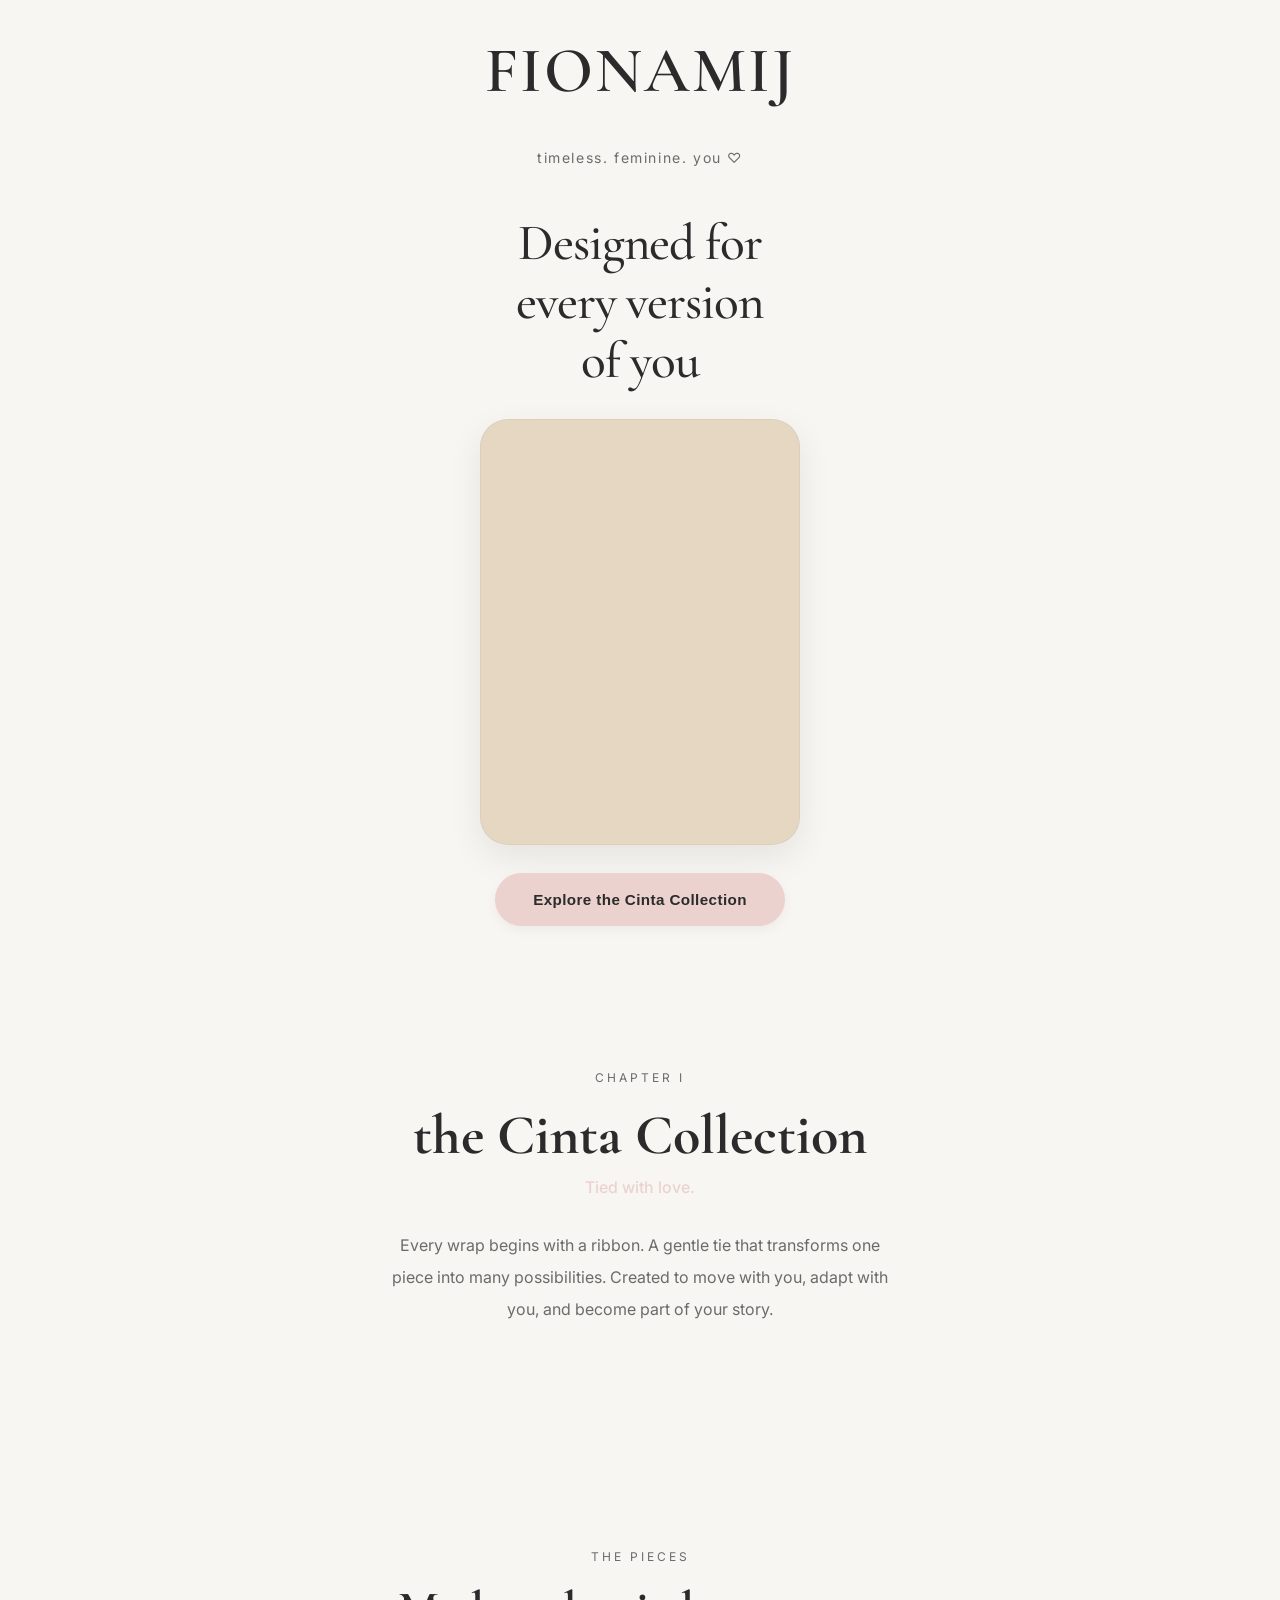
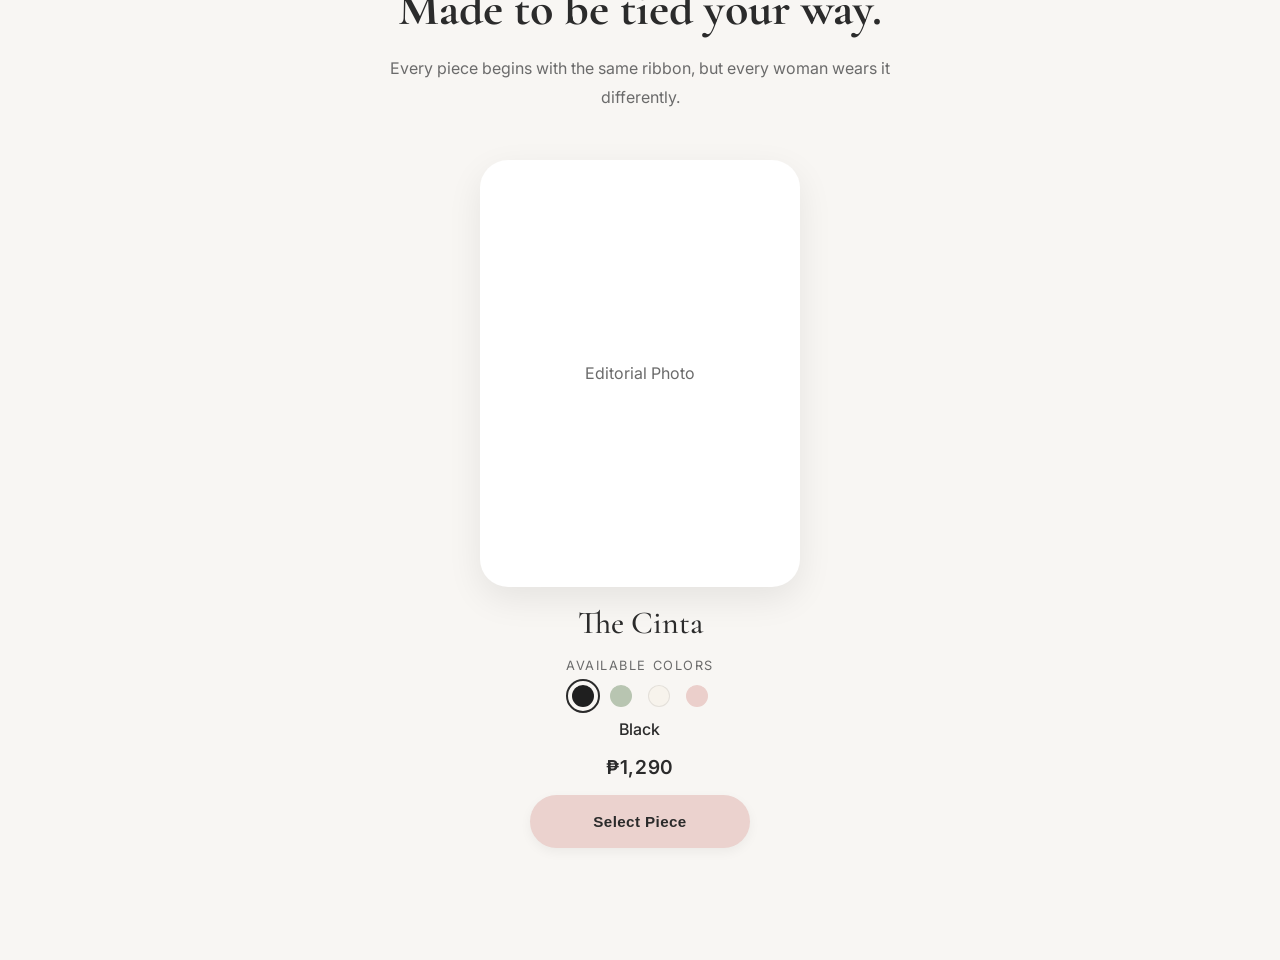
==== index.html @ f76b5965 "Build reusable product card component" ====
<!DOCTYPE html>
<html lang="en">
<head>
    <meta charset="UTF-8">
    <meta name="viewport" content="width=device-width, initial-scale=1.0">

    <title>FIONAMIJ</title>

    <link rel="stylesheet" href="css/tokens.css">
    <link rel="stylesheet" href="css/components.css">
    <link rel="stylesheet" href="css/animations.css">
    <link rel="stylesheet" href="css/style.css">
</head>

<main>

    <!-- =========================
         HERO
         ========================== -->

        <section class="hero">

            <h1>FIONAMIJ</h1>
            <p class="tagline">
            timeless. feminine. YOU ♡
        </p>

        <h2 class="hero-title">
            Designed for<br>
            every version<br>
            of you
        </h2>

        <div class="hero-image">

            <! -- Place holder until we add campaign image -->
            <div class="hero-image-placeholder"></div>
            <!-- Future Image-->
            <!-- <img src="images/campaign-image.jpg" alt="Campaign Image"> -->
        </div>


        <button class="primary-btn">
            Explore the Cinta Collection
        </button>

    </section>

    <!-- =========================
         CINTA
        ========================== -->

        <section class="collection-story">

        <p class="eyebrow">
            CHAPTER I
        </p>

        <h2>
            the Cinta Collection
        </h2>

        <h3>
            Tied with love.
        </h3>

        <p class="story">

            Every wrap begins with a ribbon.

            A gentle tie that transforms one piece into many possibilities.

            Created to move with you, adapt with you, and become part of your story.

        </p>

        </section>

        <section class="pieces">

        <p class="eyebrow">
        THE PIECES
        </p>

        <h2>
        Made to be tied your way.
        </h2>

        <p class="pieces-intro">
        Every piece begins with the same ribbon,
        but every woman wears it differently.
        </p>

        

        <div class="pieces-grid">

            <article class="piece-card">

                <div class="piece-image">
                     Editorial Photo
                </div>

                <h3 class="piece-name">
                    The Cinta
                </h3>

               <div class="piece-options">

                     <p class="option-label">
                        Available Colors
                     </p>

                        <div class="piece-colors">
                            <button
                                class="color-swatch black active"
                                aria-label="Black">
                            </button>

                            <button
                                class="color-swatch sage"
                                aria-label="Sage">
                            </button>

                            <button
                                class="color-swatch ivory"
                                aria-label="Ivory">
                            </button>

                            <button
                                class="color-swatch blush"
                                aria-label="Blush">
                            </button>
                        
                        </div>

                    <p class="selected-color">

                            Black

                    </p>

            </div>

                <p class="piece-price">
                    ₱1,290
                </p>

                <button class="primary-btn">
                    Select Piece
                </button>

            </article>

        </div>

        </section>

</main>

</div>

<script src="js/utils.js"></script>
<script src="js/api.js"></script>
<script src="js/ui.js"></script>
<script src="js/checkout.js"></script>
<script src="js/app.js"></script>

</body>

</html>
---- css/tokens.css ----
/*==========================================
  FIONAMIJ DESIGN SYSTEM
==========================================*/

:root{

    /* ==========================
       BRAND COLORS
    ========================== */

    --color-ivory: #F8F6F3;
    --color-sage: #C7D2C0;
    --color-blush: #EBD2CE;
    --color-sand: #E6D7C3;

    /* ==========================
       SEMANTIC COLORS
    ========================== */

    --bg: var(--color-ivory);
    --surface: #FFFFFF;

    --primary: var(--color-blush);
    --secondary: var(--color-sage);
    --accent: var(--color-sand);

    --text: #2B2B2B;
    --text-light: #6B6B6B;

    --border: #ECECEC;

    /* ==========================
       NEUTRALS
    ========================== */

    --white: #FFFFFF;
    --black: #2B2B2B;

    --gray-100: #F8F8F8;
    --gray-200: #ECECEC;
    --gray-300: #DADADA;
    --gray-500: #8A8A8A;

    /* ==========================
       BORDER RADIUS
    ========================== */

    --radius-sm: 12px;
    --radius-md: 18px;
    --radius-lg: 28px;

    /* ==========================
       SHADOWS
    ========================== */

    --shadow-sm: 0 4px 12px rgba(0,0,0,.05);
    --shadow-md: 0 12px 35px rgba(0,0,0,.08);
    --shadow-lg: 0 20px 50px rgba(0,0,0,.12);

    /* ==========================
       ANIMATION
    ========================== */

    --transition-fast: .2s ease;
    --transition: .3s ease;
    --transition-slow: .5s ease;

}

/*==========================================
  DARK MODE
==========================================*/

@media (prefers-color-scheme: dark){

:root{

    --bg: #171717;
    --surface: #242424;

    --text: #F7F7F7;
    --text-light: #BDBDBD;

    --border: #3A3A3A;

}

}
---- css/components.css ----
.card{

background:var(--surface);

border-radius:var(--radius-lg);

box-shadow:var(--shadow);

padding:24px;

margin-top:32px;

}
---- css/animations.css ----
@keyframes fadeUp{

from{

opacity:0;

transform:translateY(20px);

}

to{

opacity:1;

transform:none;

}

}
---- css/style.css ----
@import url('https://fonts.googleapis.com/css2?family=Cormorant+Garamond:wght@400;500;600&family=Inter:wght@300;400;500;600&display=swap');

*{

    margin:0;
    padding:0;
    box-sizing:border-box;

}

/*==========================================
LAYOUT
==========================================*/

body{

    background:var(--bg);
    color:var(--text);
    font-family:'Inter',sans-serif;
    transition:var(--transition);
    min-height:100vh;

}

.container{

    width:min(420px,100%);
    margin:auto;
    padding:40px 24px;

}

/*==========================================
TYPOGRAPHY
==========================================*/

h1{

    font-family:'Cormorant Garamond',serif;
    font-size:clamp(3rem, 8vw, 4rem);
    font-weight:600;
    letter-spacing:2px;
    text-align:center;

}

.tagline{

    text-align:center;
    margin-top:12px;
    margin-bottom:20px;
    color:var(--text-light);
    font-size:14px;
    letter-spacing:1.6px;
    text-transform:lowercase;

}

/*==========================================
 HERO
==========================================*/

.hero{
    min-height:100vh;
    display:flex;
    flex-direction:column;
    justify-content:center;
    align-items:center;
    text-align:center;
    gap:1.75rem;
    padding:2rem;
}

.hero-image{
    width:min(88vw, 360px);
    max-width:320px;
    aspect-ratio:3 / 4;
    background:var(--color-sand);
    border-radius:var(--radius-lg);
    box-shadow:var(--shadow-md);
    overflow:hidden;
    border:1px solid rgba(0,0,0,.04);
}

.hero-title{
    font-family: 'Cormorant Garamond', serif;
    font-size: clamp(2rem, 6vw, 3.2rem);
    font-weight: 500;
    line-height: 1.15;
    letter-spacing: -0.02em;
    max-width: 12ch;
    text-align: center;
    margin: 0 auto;
}

.primary-btn{
     background:var(--primary);
     color:var(--text);
     border:none;
     padding:18px 38px;
     border-radius:999px;
     font-size:.95rem;
     font-weight:600;
     cursor:pointer;
     min-width:220px;
     letter-spacing:.4px;
     box-shadow:var(--shadow-sm);
     transition:all .35s ease;
}

.primary-btn:hover{
    transform:translateY(-4px);
    box-shadow:var(--shadow-lg);

}

/*==========================================
 COLLECTION STORY
==========================================*/

.collection-story{
    padding-block:7rem;
    padding-inline:2rem;
    max-width:640px;
    margin:auto;
    text-align:center;

}

.eyebrow{
    letter-spacing:.25em;
    font-size:.75rem;
    color:var(--text-light);
    margin-bottom:1rem;

}

.collection-story h2{
    font-family:'Cormorant Garamond',serif;
    font-size:clamp(2.2rem,6vw,3.5rem);
    margin-bottom:.5rem;

}

.collection-story h3{
    font-size:1rem;
    font-weight:500;
    color:var(--primary);
    margin-bottom:2rem;

}

.story{
    line-height:2;
    color:var(--text-light);
    max-width:520px;
    margin:auto;

}

/*==========================================
PIECES
==========================================*/

.pieces{

    padding-block:7rem ;
    padding-inline:2rem;
    text-align:center;

}

.pieces h2{

    font-family:'Cormorant Garamond', serif;
    font-size:clamp(2rem,6vw,3rem);
    margin-top:.5rem;
    margin-bottom:1rem;

}

.pieces-intro{

    max-width:34rem;
    margin:0 auto 3rem;
    line-height:1.8;
    color:var(--text-light);

}
.pieces-grid{

    display:grid;
    grid-template-columns:1fr;
    gap:2.5rem;
    margin-top:3rem;

}

.piece-card{

    display:flex;
    flex-direction:column;
    align-items:center;
    gap:1rem;

}

.piece-image{

    width:100%;
    max-width:320px;
    aspect-ratio:3/4;
    background:var(--surface);
    border-radius:var(--radius-lg);
    display:flex;
    justify-content:center;
    align-items:center;
    color:var(--text-light);
    box-shadow:var(--shadow-md);

}

.piece-name{

    font-family:'Cormorant Garamond',serif;
    font-size:2rem;
    font-weight:500;

}

.piece-color{

    color:var(--text-light);

}

.piece-price{

    font-weight:600;
    font-size:1.2rem;
    letter-spacing:.03em;

}

.piece-options{

    display:flex;
    flex-direction:column;
    align-items:center;
    gap:.75rem;

}

.option-label{

    font-size:.8rem;
    letter-spacing:.12em;
    text-transform:uppercase;
    color:var(--text-light);

}

.piece-colors{

    display:flex;
    gap:1rem;

}

.color-swatch{

    width:22px;
    height:22px;
    border-radius:50%;
    border:2px solid transparent;
    cursor:pointer;
    transition:var(--transition);

}

.black{

    background:#1F1F1F;

}

.sage{

    background:#B8C5B1;

}

.ivory{

    background:#F7F3EC;
    border:1px solid rgba(0,0,0,.08);

}

.blush{

    background:#EBCFCB;

}

.color-swatch.active{

    outline:2px solid var(--text);
    outline-offset:4px;

}
.selected-color{

    font-weight:500;
    color:var(--text);

}
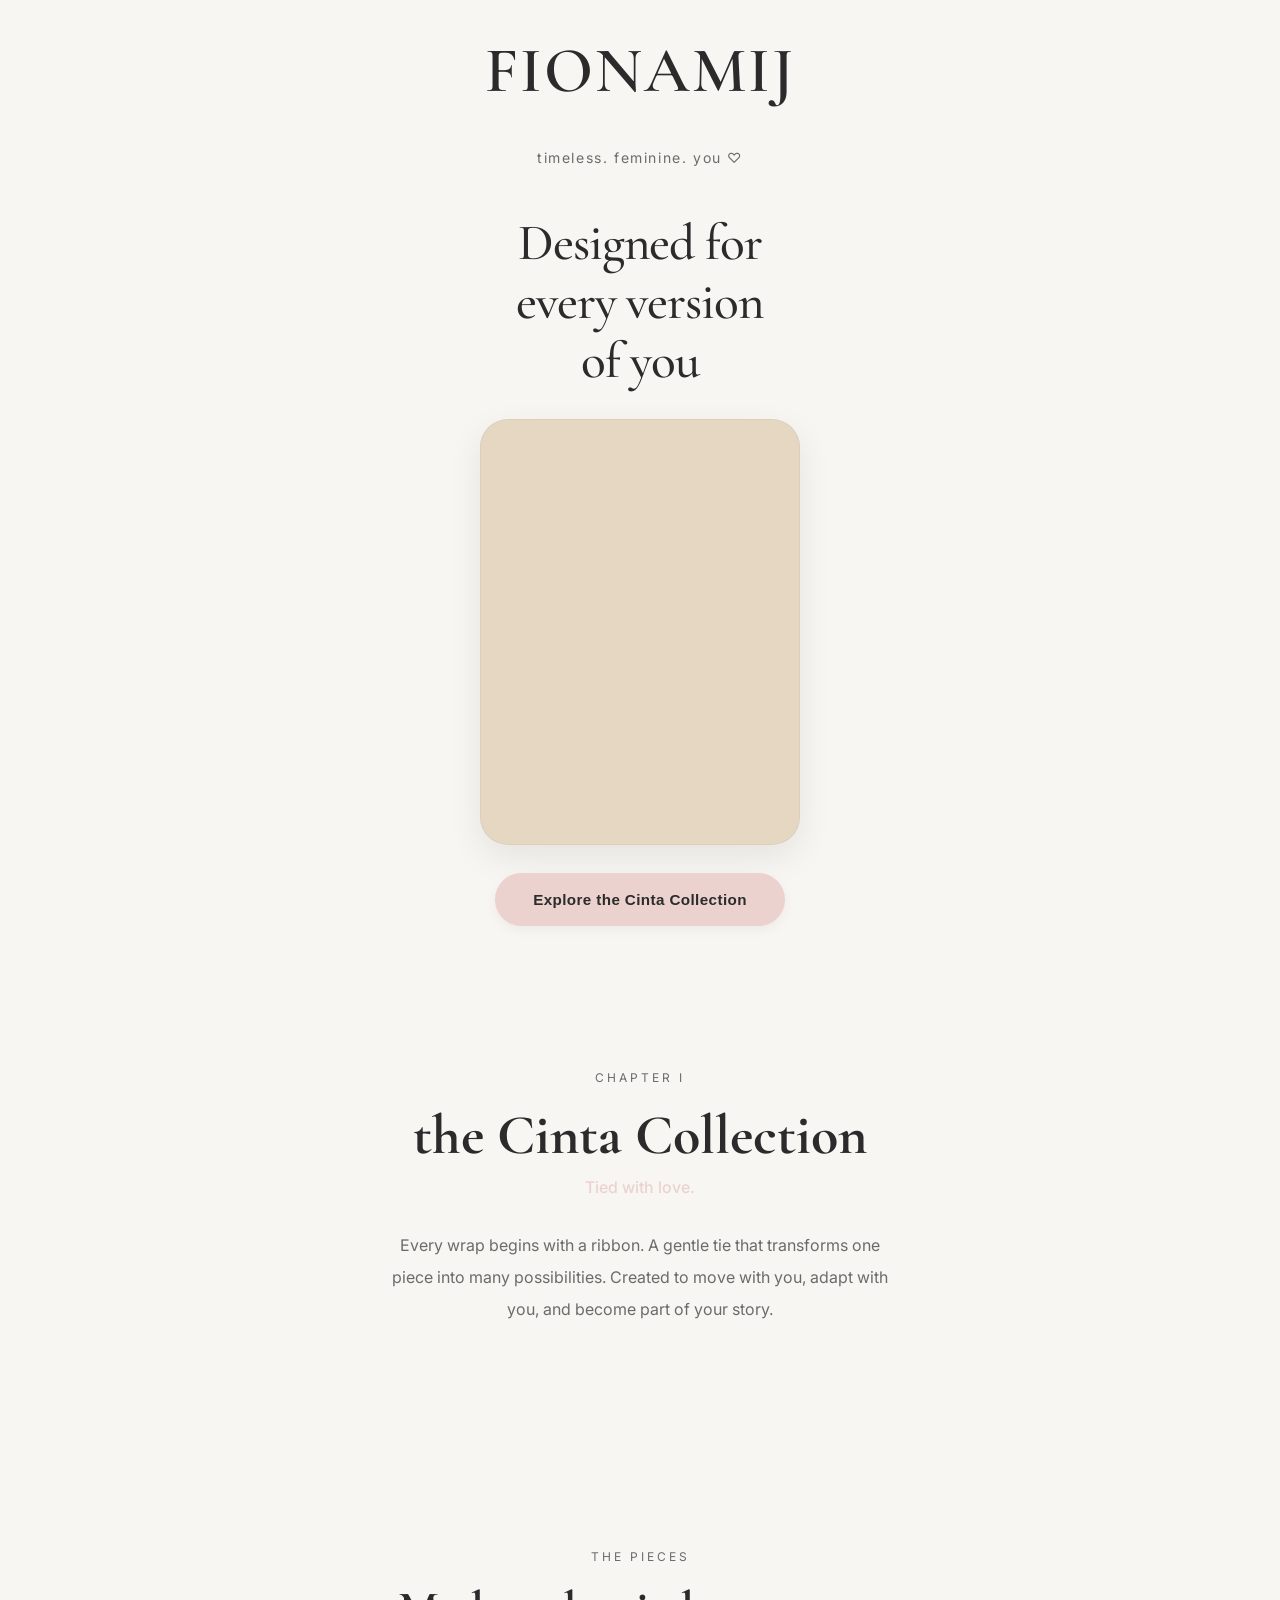
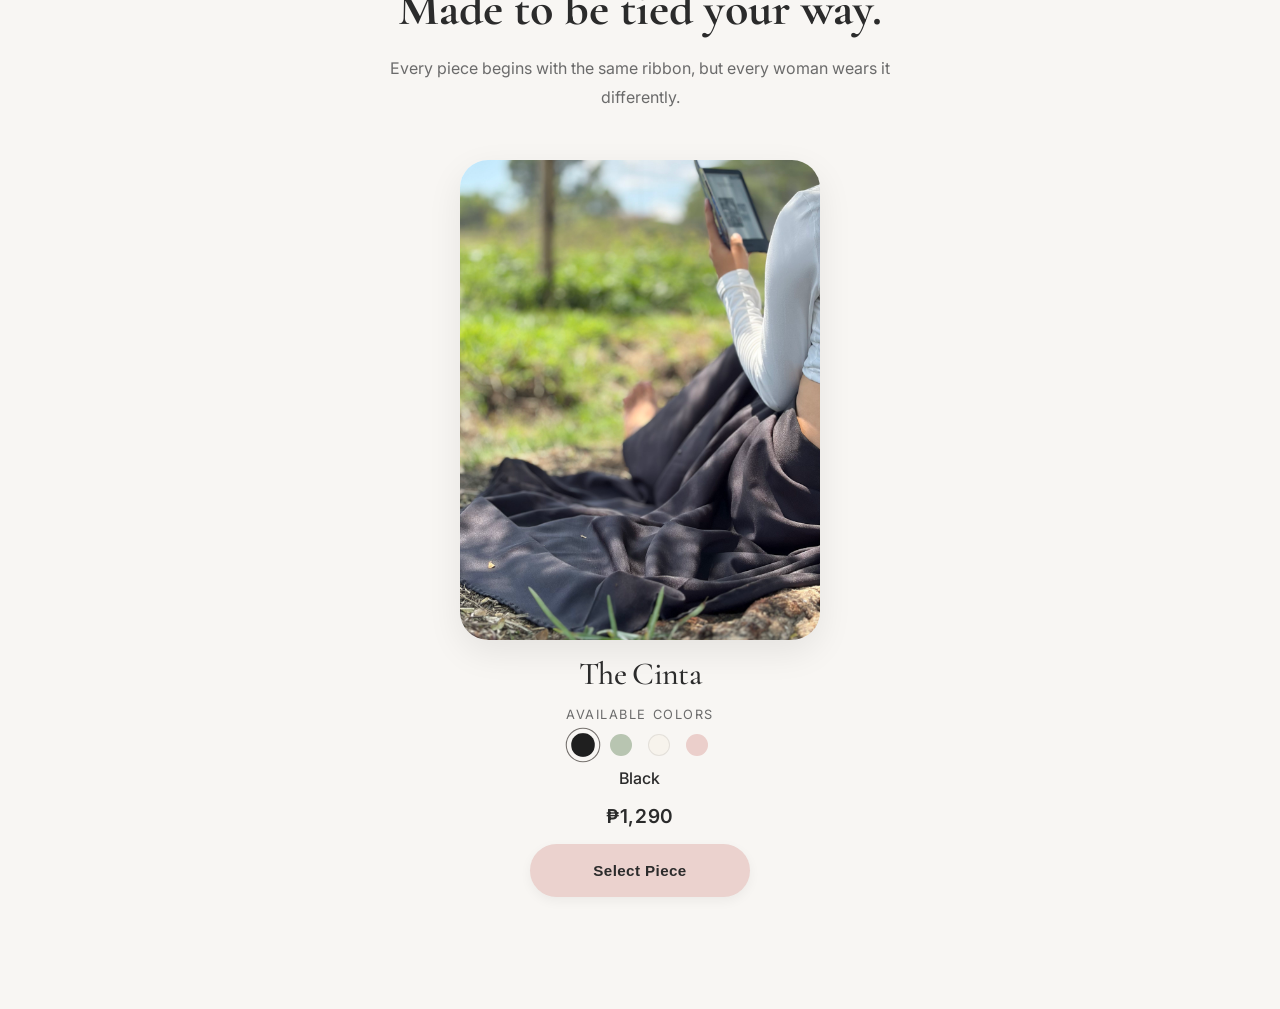
==== commit 498e7efd: "feat: add product showcase with interactive color selection" ====
--- a/index.html
+++ b/index.html
@@ -11,6 +11,8 @@
     <link rel="stylesheet" href="css/animations.css">
     <link rel="stylesheet" href="css/style.css">
 </head>
+
+<body>
 
 <main>
 
@@ -33,7 +35,7 @@
 
         <div class="hero-image">
 
-            <! -- Place holder until we add campaign image -->
+            <!-- Place holder until we add campaign image -->
             <div class="hero-image-placeholder"></div>
             <!-- Future Image-->
             <!-- <img src="images/campaign-image.jpg" alt="Campaign Image"> -->
@@ -98,7 +100,12 @@
             <article class="piece-card">
 
                 <div class="piece-image">
-                     Editorial Photo
+                     <img
+                        id="product-image"
+                        src="assets/images/cinta-black.jpg"
+                        alt="The Cinta in Black">
+                
+                
                 </div>
 
                 <h3 class="piece-name">
@@ -158,8 +165,6 @@
 
 </main>
 
-</div>
-
 <script src="js/utils.js"></script>
 <script src="js/api.js"></script>
 <script src="js/ui.js"></script>
--- a/css/style.css
+++ b/css/style.css
@@ -105,7 +105,10 @@
      min-width:220px;
      letter-spacing:.4px;
      box-shadow:var(--shadow-sm);
-     transition:all .35s ease;
+     transition:
+        transform .35s ease,
+        box-shadow .35s ease,
+        background .35s ease;
 }
 
 .primary-btn:hover{
@@ -208,7 +211,7 @@
 .piece-image{
 
     width:100%;
-    max-width:320px;
+    max-width:360px;
     aspect-ratio:3/4;
     background:var(--surface);
     border-radius:var(--radius-lg);
@@ -217,6 +220,7 @@
     align-items:center;
     color:var(--text-light);
     box-shadow:var(--shadow-md);
+    overflow: hidden;
 
 }
 
@@ -225,6 +229,8 @@
     font-family:'Cormorant Garamond',serif;
     font-size:2rem;
     font-weight:500;
+    line-height:1.1;
+    letter-spacing:-.02em;
 
 }
 
@@ -274,8 +280,10 @@
     border-radius:50%;
     border:2px solid transparent;
     cursor:pointer;
-    transition:var(--transition);
-
+    transition: 
+        transform .25s ease,
+        outline-color .25s ease,
+        box-shadow .25s ease;
 }
 
 .black{
@@ -305,8 +313,9 @@
 
 .color-swatch.active{
 
-    outline:2px solid var(--text);
+    outline:1.5px solid rgba(74,69,65,.75);
     outline-offset:4px;
+    transform:scale(1.08);
 
 }
 .selected-color{
@@ -316,3 +325,24 @@
 
 }
 
+.piece-image img {
+    width: 100%;
+    height: 100%;
+    object-fit: cover;
+    display: block;
+    transition:
+        transform .6s ease,
+        opacity .25s ease;
+
+.piece-card:hover .piece-image img{
+
+    transform:scale(1.03);
+    
+}
+
+.section-title{
+
+    margin-bottom:1.75rem;
+
+}
+
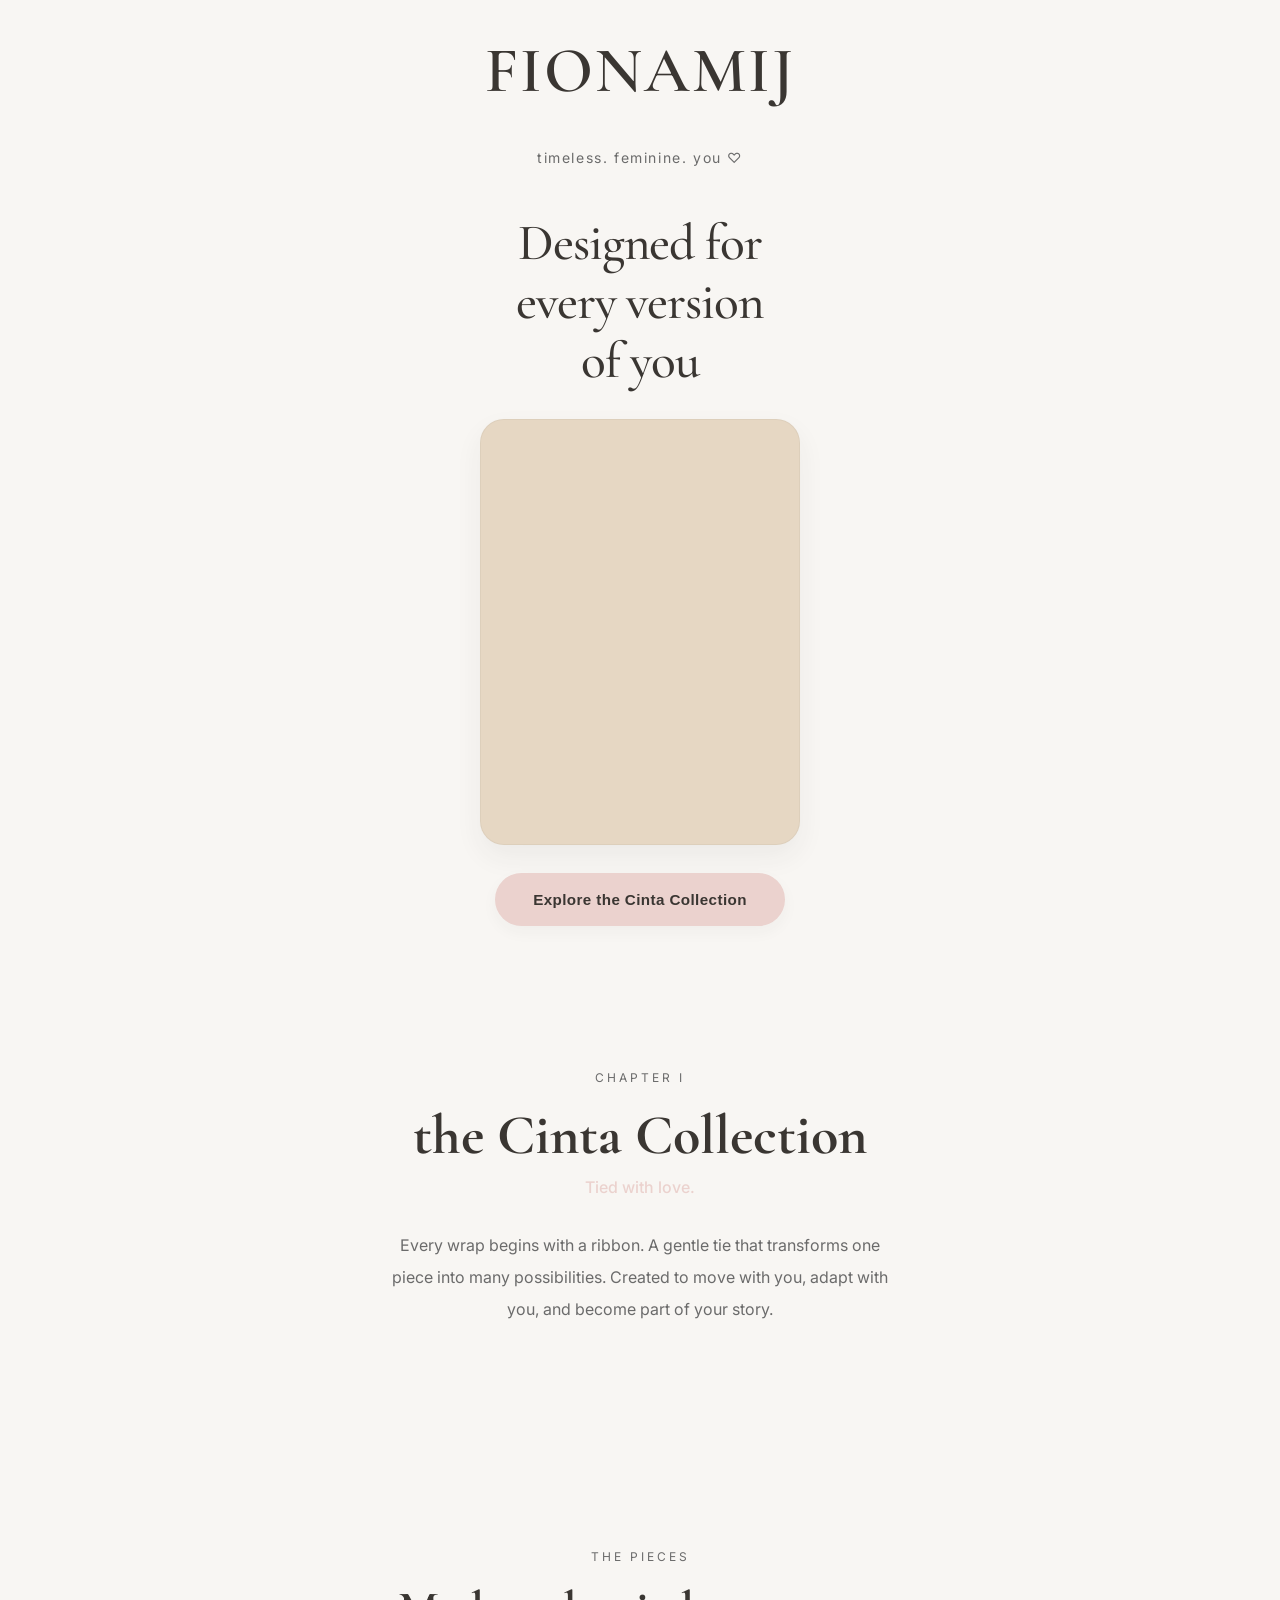
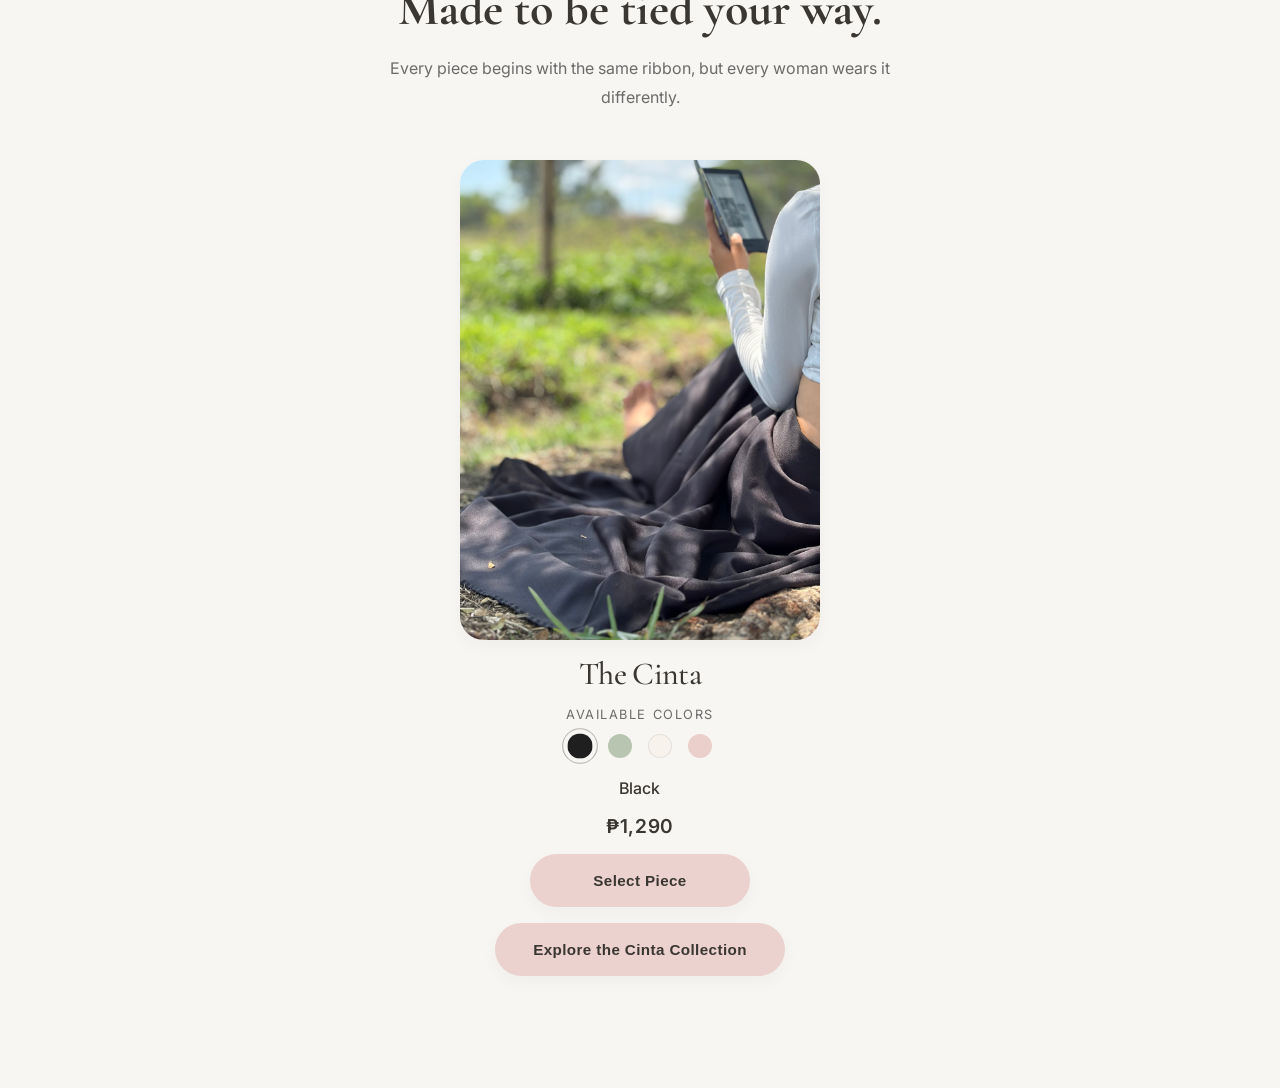
==== commit ee1817ca: "release: Complete Sprint 5 production polish" ====
--- a/index.html
+++ b/index.html
@@ -6,10 +6,22 @@
 
     <title>FIONAMIJ</title>
 
-    <link rel="stylesheet" href="css/tokens.css">
-    <link rel="stylesheet" href="css/components.css">
-    <link rel="stylesheet" href="css/animations.css">
-    <link rel="stylesheet" href="css/style.css">
+    <!-- Project Styles -->
+
+    <link rel="stylesheet" href="assets/css/tokens.css">
+    <link rel="stylesheet" href="assets/css/components.css">
+    <link rel="stylesheet" href="assets/css/animations.css">
+    <link rel="stylesheet" href="assets/css/style.css">
+
+    <!-- Google Fonts -->
+
+    <link rel="preconnect" href="https://fonts.googleapis.com">
+    <link rel="preconnect" href="https://fonts.gstatic.com" crossorigin>
+
+    <link href="https://fonts.googleapis.com/css2?family=Cormorant+Garamond:wght@400;500;600&family=Inter:wght@300;400;500;600&display=swap"
+    rel="stylesheet">
+
+
 </head>
 
 <body>
@@ -100,12 +112,14 @@
             <article class="piece-card">
 
                 <div class="piece-image">
-                     <img
+                      <img
                         id="product-image"
+                        class="product-image"
                         src="assets/images/cinta-black.jpg"
-                        alt="The Cinta in Black">
-                
-                
+                        alt="The Cinta in Black"
+                        loading="lazy"
+                        decoding="async">
+
                 </div>
 
                 <h3 class="piece-name">
@@ -120,21 +134,25 @@
 
                         <div class="piece-colors">
                             <button
+                                type="button"
                                 class="color-swatch black active"
                                 aria-label="Black">
                             </button>
 
                             <button
+                                type="button"
                                 class="color-swatch sage"
                                 aria-label="Sage">
                             </button>
 
                             <button
+                                type="button"
                                 class="color-swatch ivory"
                                 aria-label="Ivory">
                             </button>
 
                             <button
+                                type="button"
                                 class="color-swatch blush"
                                 aria-label="Blush">
                             </button>
@@ -153,10 +171,20 @@
                     ₱1,290
                 </p>
 
-                <button class="primary-btn">
+                <button 
+                    type="button"
+                    class="primary-btn">
                     Select Piece
                 </button>
 
+                <button
+                    type="button"
+                    class="primary-btn">
+                    Explore the Cinta Collection
+                </button>
+
+
+
             </article>
 
         </div>
@@ -165,11 +193,11 @@
 
 </main>
 
-<script src="js/utils.js"></script>
-<script src="js/api.js"></script>
-<script src="js/ui.js"></script>
-<script src="js/checkout.js"></script>
-<script src="js/app.js"></script>
+<script src="assets/js/utils.js" defer></script>
+<script src="assets/js/api.js" defer></script>
+<script src="assets/js/ui.js" defer></script>
+<script src="assets/js/checkout.js" defer></script>
+<script src="assets/js/app.js" defer></script>
 
 </body>
 
--- a/assets/css/tokens.css
+++ b/assets/css/tokens.css
@@ -0,0 +1,88 @@
+/*==========================================
+  FIONAMIJ DESIGN SYSTEM
+==========================================*/
+
+:root{
+
+    /* ==========================
+       BRAND COLORS
+    ========================== */
+
+    --color-ivory: #F8F6F3;
+    --color-sage: #C7D2C0;
+    --color-blush: #EBD2CE;
+    --color-sand: #E6D7C3;
+
+    /* ==========================
+       SEMANTIC COLORS
+    ========================== */
+
+    --bg: var(--color-ivory);
+    --surface: #FFFFFF;
+
+    --primary: var(--color-blush);
+    --secondary: var(--color-sage);
+    --accent: var(--color-sand);
+
+    --text: #3A3632;
+    --text-light: #6B6B6B;
+
+    --border: #ECECEC;
+
+    /* ==========================
+       NEUTRALS
+    ========================== */
+
+    --white: #FFFFFF;
+    --black: #2B2B2B;
+
+    --gray-100: #F8F8F8;
+    --gray-200: #ECECEC;
+    --gray-300: #DADADA;
+    --gray-500: #8A8A8A;
+
+    /* ==========================
+       BORDER RADIUS
+    ========================== */
+
+    --radius-sm: 12px;
+    --radius-md: 18px;
+    --radius-lg: 24px;
+
+    /* ==========================
+       SHADOWS
+    ========================== */
+
+    --shadow-sm: 0 6px 16px rgba(43,43,43,.04);
+    --shadow-md: 0 12px 28px rgba(43,43,43,.06);
+    --shadow-lg: 0 18px 40px rgba(43,43,43,.08);
+
+    /* ==========================
+       ANIMATION
+    ========================== */
+
+    --transition-fast: .2s ease;
+    --transition: .3s ease;
+    --transition-slow: .5s ease;
+
+}
+
+/*==========================================
+  DARK MODE
+==========================================*/
+
+@media (prefers-color-scheme: dark){
+
+:root{
+
+    --bg: #171717;
+    --surface: #242424;
+
+    --text: #F7F7F7;
+    --text-light: #BDBDBD;
+
+    --border: #3A3A3A;
+
+}
+
+}
--- a/assets/css/components.css
+++ b/assets/css/components.css
@@ -0,0 +1,13 @@
+.card{
+
+background:var(--surface);
+
+border-radius:var(--radius-lg);
+
+box-shadow:var(--shadow);
+
+padding:24px;
+
+margin-top:32px;
+
+}
--- a/assets/css/animations.css
+++ b/assets/css/animations.css
@@ -0,0 +1,19 @@
+@keyframes fadeUp{
+
+from{
+
+opacity:0;
+
+transform:translateY(20px);
+
+}
+
+to{
+
+opacity:1;
+
+transform:none;
+
+}
+
+}
--- a/assets/css/style.css
+++ b/assets/css/style.css
@@ -0,0 +1,412 @@
+
+*{
+
+    margin:0;
+    padding:0;
+    box-sizing:border-box;
+
+}
+
+/*==========================================
+LAYOUT
+==========================================*/
+
+body{
+
+    background:var(--bg);
+    color:var(--text);
+    font-family:'Inter',sans-serif;
+    transition:var(--transition);
+    min-height:100vh;
+
+}
+
+.container{
+
+    width:min(1200px, 92%);
+    margin-inline:auto;
+
+}
+img{
+    display:block;
+    max-width:100%;
+    height:auto;
+}
+
+/*==========================================
+TYPOGRAPHY
+==========================================*/
+
+h1{
+
+    font-family:'Cormorant Garamond',serif;
+    font-size:clamp(2.5rem, 5vw, 4rem);
+    font-weight:600;
+    letter-spacing:2px;
+    text-align:center;
+
+}
+
+.tagline{
+
+    text-align:center;
+    margin-top:12px;
+    margin-bottom:20px;
+    color:var(--text-light);
+    font-size:14px;
+    letter-spacing:1.6px;
+    text-transform:lowercase;
+
+}
+
+/*==========================================
+ HERO
+==========================================*/
+
+.hero{
+    min-height:100vh;
+    display:flex;
+    flex-direction:column;
+    justify-content:center;
+    align-items:center;
+    text-align:center;
+    gap:1.75rem;
+    padding:2rem;
+}
+
+.hero-image{
+    width:min(88vw, 360px);
+    max-width:320px;
+    aspect-ratio:3 / 4;
+
+    background:var(--color-sand);
+    border-radius:var(--radius-lg);
+    box-shadow:var(--shadow-md);
+
+    overflow:hidden;
+    
+    border:1px solid rgba(0,0,0,.04);
+}
+
+.hero-title{
+    font-family: 'Cormorant Garamond', serif;
+    font-size: clamp(2rem, 6vw, 3.2rem);
+    font-weight: 500;
+    line-height: 1.15;
+    letter-spacing: -0.02em;
+    max-width: 12ch;
+    text-align: center;
+    margin: 0 auto;
+}
+
+.primary-btn{
+     background:var(--primary);
+     color:var(--text);
+     border:none;
+     padding:18px 38px;
+     border-radius:999px;
+     font-size:.95rem;
+     font-weight:600;
+     cursor:pointer;
+     min-width:220px;
+     letter-spacing:.4px;
+     box-shadow:var(--shadow-sm);
+     transition:
+        transform .35s ease,
+        box-shadow .35s ease,
+        background .35s ease;
+}
+
+.primary-btn:hover{
+    transform:translateY(-4px);
+    box-shadow:var(--shadow-lg);
+
+}
+
+/*==========================================
+ COLLECTION STORY
+==========================================*/
+
+.collection-story{
+    padding-block:7rem;
+    padding-inline:2rem;
+    max-width:640px;
+    margin:auto;
+    text-align:center;
+
+}
+
+.eyebrow{
+    letter-spacing:.25em;
+    font-size:.75rem;
+    color:var(--text-light);
+    margin-bottom:1rem;
+
+}
+
+.collection-story h2{
+    font-family:'Cormorant Garamond',serif;
+    font-size:clamp(2.2rem,6vw,3.5rem);
+    margin-bottom:.5rem;
+
+}
+
+.collection-story h3{
+    font-size:1rem;
+    font-weight:500;
+    color:var(--primary);
+    margin-bottom:2rem;
+
+}
+
+.story{
+    line-height:2;
+    color:var(--text-light);
+    max-width:520px;
+    margin:auto;
+
+}
+
+/*==========================================
+PIECES
+==========================================*/
+
+.pieces{
+
+    padding-block:7rem ;
+    padding-inline:2rem;
+    text-align:center;
+
+}
+
+.pieces h2{
+
+    font-family:'Cormorant Garamond', serif;
+    font-size:clamp(2rem,6vw,3rem);
+    margin-top:.5rem;
+    margin-bottom:1rem;
+
+}
+
+.pieces-intro{
+
+    max-width:34rem;
+    margin:0 auto 3rem;
+    line-height:1.8;
+    color:var(--text-light);
+
+}
+.pieces-grid{
+
+    display:grid;
+    grid-template-columns:
+        repeat(auto-fit, minmax(300px, 1fr));
+    gap:2.5rem;
+
+}
+
+.piece-card{
+
+    display:flex;
+    flex-direction:column;
+    align-items:center;
+    gap:1rem;
+    transition:
+        transform .35s ease,
+        box-shadow .35s ease;
+
+}
+
+.piece-image{
+
+    width:100%;
+    max-width:360px;
+    aspect-ratio:3/4;
+    background:var(--surface);
+    border-radius:var(--radius-lg);
+    display:flex;
+    justify-content:center;
+    align-items:center;
+    color:var(--text-light);
+    box-shadow:var(--shadow-sm);
+    overflow: hidden;
+    transition:
+        box-shadow .35s ease,
+        transform .35s ease;
+
+}
+
+.piece-name{
+
+    font-family:'Cormorant Garamond',serif;
+    font-size:2rem;
+    font-weight:500;
+    line-height:1.1;
+    letter-spacing:-.02em;
+
+}
+
+.piece-color{
+
+    color:var(--text-light);
+
+}
+
+.piece-price{
+
+    font-weight:600;
+    font-size:1.2rem;
+    letter-spacing:.03em;
+
+}
+
+.piece-options{
+
+    display:flex;
+    flex-direction:column;
+    align-items:center;
+    gap:.75rem;
+
+}
+
+.option-label{
+
+    font-size:.8rem;
+    letter-spacing:.12em;
+    text-transform:uppercase;
+    color:var(--text-light);
+
+}
+
+.piece-colors{
+
+    display:flex;
+    gap:1rem;
+
+}
+
+.color-swatch{
+
+    width:24px;
+    height:24px;
+    border-radius:50%;
+    border:2px solid transparent;
+    cursor:pointer;
+    transition: 
+        transform .25s ease,
+        box-shadow .25s ease,
+        outline-offset .25s ease;
+}
+
+.black{
+
+    background:#1F1F1F;
+
+}
+
+.sage{
+
+    background:#B8C5B1;
+
+}
+
+.ivory{
+
+    background:#F7F3EC;
+    border:1px solid rgba(0,0,0,.08);
+
+}
+
+.blush{
+
+    background:#EBCFCB;
+
+}
+
+.color-swatch.active{
+
+    outline:1.5px solid rgba(58,54,50,.35);
+    outline-offset:4px;
+    transform:scale(1.05);
+
+}
+.selected-color{
+
+    font-weight:500;
+    color:var(--text);
+    margin-top:.5rem;
+    
+
+}
+
+.piece-image img{
+    width:100%;
+    height:100%;
+    object-fit:cover;
+    display:block;
+    opacity:1;
+    transition:
+        transform .6s ease,
+        opacity .25s ease;
+}        
+
+.section-title{
+
+    margin-bottom:1.75rem;
+
+}
+
+/*==========================================
+HOVER EFFECTS
+==========================================*/
+
+.piece-card:hover{
+    transform:translateY(-4px);
+
+}
+
+.piece-card:hover .piece-image{
+    box-shadow:var(--shadow-md);
+
+}
+
+.piece-card:hover .piece-image img{
+    transform:scale(1.03);
+
+}
+
+.color-swatch:hover{
+    transform:scale(1.08);
+
+}
+
+/*==========================================
+ACCESSIBILITY
+==========================================*/
+
+:focus-visible{
+
+    outline:2px solid var(--primary);
+    outline-offset:4px;
+    border-radius:6px;
+
+}
+
+
+
+
+
+
+@media (prefers-reduced-motion: reduce){
+
+    *,
+    *::before,
+    *::after{
+
+        animation:none !important;
+        transition:none !important;
+        scroll-behavior:auto !important;
+
+    }
+
+}
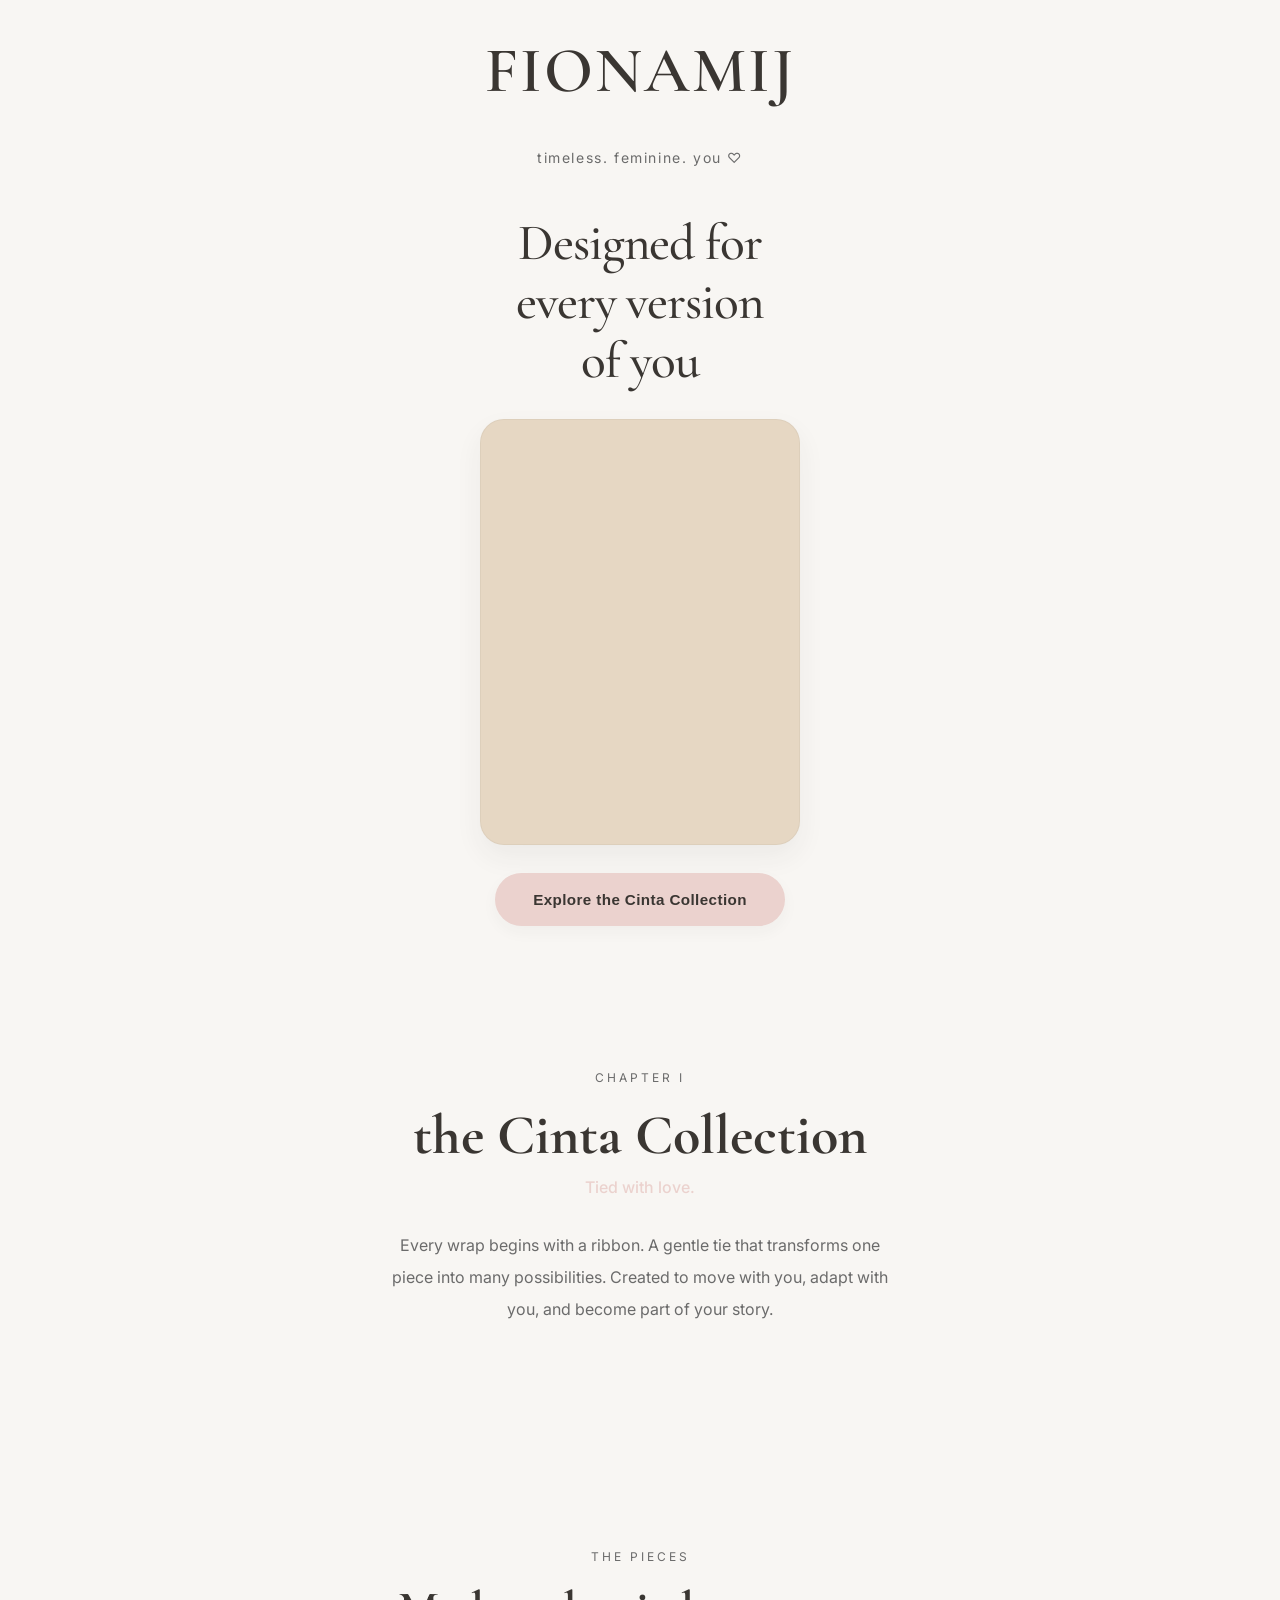
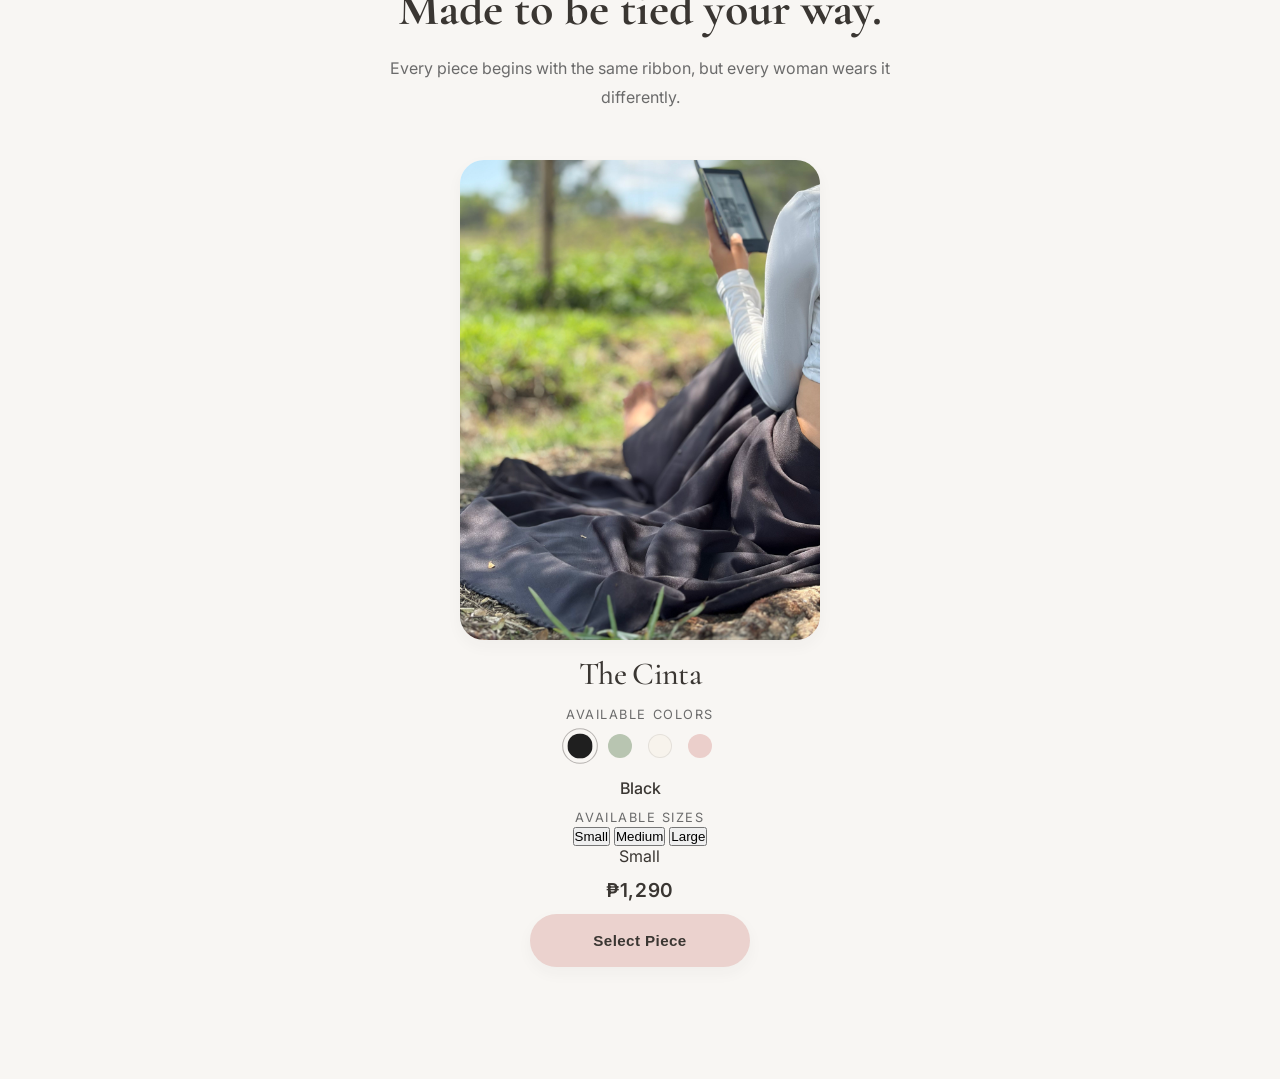
==== commit 2c6d367d: "FionamijV2: Front-end complete,BO archP" ====
--- a/index.html
+++ b/index.html
@@ -26,39 +26,40 @@
 
 <body>
 
-<main>
-
-    <!-- =========================
-         HERO
-         ========================== -->
+    <main>
+
+        <!-- =========================
+            HERO
+        ========================== -->
 
         <section class="hero">
 
             <h1>FIONAMIJ</h1>
+
             <p class="tagline">
-            timeless. feminine. YOU ♡
-        </p>
-
-        <h2 class="hero-title">
-            Designed for<br>
-            every version<br>
-            of you
-        </h2>
-
-        <div class="hero-image">
-
-            <!-- Place holder until we add campaign image -->
-            <div class="hero-image-placeholder"></div>
-            <!-- Future Image-->
-            <!-- <img src="images/campaign-image.jpg" alt="Campaign Image"> -->
-        </div>
-
-
-        <button class="primary-btn">
-            Explore the Cinta Collection
-        </button>
-
-    </section>
+                timeless. feminine. YOU ♡
+            </p>
+
+            <h2 class="hero-title">
+                Designed for<br>
+                every version<br>
+                of you
+            </h2>
+
+            <div class="hero-image">
+
+                <!-- Place holder until we add campaign image -->
+                <div class="hero-image-placeholder"></div>
+                <!-- Future Image-->
+                <!-- <img src="images/campaign-image.jpg" alt="Campaign Image"> -->
+            </div>
+
+
+            <button class="primary-btn">
+                Explore the Cinta Collection
+            </button>
+
+        </section>
 
     <!-- =========================
          CINTA
@@ -66,138 +67,206 @@
 
         <section class="collection-story">
 
-        <p class="eyebrow">
-            CHAPTER I
-        </p>
-
-        <h2>
-            the Cinta Collection
-        </h2>
-
-        <h3>
-            Tied with love.
-        </h3>
-
-        <p class="story">
-
-            Every wrap begins with a ribbon.
-
-            A gentle tie that transforms one piece into many possibilities.
-
-            Created to move with you, adapt with you, and become part of your story.
-
-        </p>
+            <p class="eyebrow">
+                CHAPTER I
+            </p>
+
+            <h2>
+                the Cinta Collection
+            </h2>
+
+            <h3>
+                Tied with love.
+            </h3>
+
+            <p class="story">
+
+                Every wrap begins with a ribbon.
+
+                A gentle tie that transforms one piece into many possibilities.
+
+                Created to move with you, adapt with you, and become part of your story.
+
+            </p>
 
         </section>
 
+        
         <section class="pieces">
 
-        <p class="eyebrow">
-        THE PIECES
-        </p>
-
-        <h2>
-        Made to be tied your way.
-        </h2>
-
-        <p class="pieces-intro">
-        Every piece begins with the same ribbon,
-        but every woman wears it differently.
-        </p>
+            <p class="eyebrow">
+                THE PIECES
+            </p>
+
+            <h2>
+                Made to be tied your way.
+            </h2>
+
+            <p class="pieces-intro">
+                Every piece begins with the same ribbon,
+                but every woman wears it differently.
+            </p>
 
         
 
-        <div class="pieces-grid">
-
-            <article class="piece-card">
-
-                <div class="piece-image">
-                      <img
-                        id="product-image"
-                        class="product-image"
-                        src="assets/images/cinta-black.jpg"
-                        alt="The Cinta in Black"
-                        loading="lazy"
-                        decoding="async">
-
-                </div>
-
-                <h3 class="piece-name">
-                    The Cinta
-                </h3>
-
-               <div class="piece-options">
-
-                     <p class="option-label">
-                        Available Colors
-                     </p>
+            <div class="pieces-grid">
+
+                <!--==========================================
+                PRODUCT CARD
+                ==========================================-->
+
+                <article class="piece-card">
+                
+                    <div class="piece-image">
+
+                        <img
+                            id="product-image"
+                            class="product-image"
+                            src="assets/images/cinta-black.jpg"
+                            alt="The Cinta in Black"
+                            loading="lazy"
+                            decoding="async">
+
+                    </div>
+
+                    <h3 class="piece-name">
+
+                        The Cinta
+
+                    </h3>
+
+                    <div class="piece-options">
+
+                        <!--==========================================
+                        COLOR SELECTOR
+                        ==========================================-->
+
+                            <p class="option-label">
+
+                                Available Colors
+
+                            </p>
 
                         <div class="piece-colors">
+
                             <button
                                 type="button"
                                 class="color-swatch black active"
-                                aria-label="Black">
+                                aria-label="Black"
+                                data-color="Black">
                             </button>
 
                             <button
                                 type="button"
                                 class="color-swatch sage"
-                                aria-label="Sage">
+                                aria-label="Sage"
+                                data-color="Sage">
                             </button>
 
                             <button
                                 type="button"
                                 class="color-swatch ivory"
-                                aria-label="Ivory">
+                                aria-label="Ivory"
+                                data-color="Ivory">
                             </button>
 
                             <button
                                 type="button"
                                 class="color-swatch blush"
-                                aria-label="Blush">
-                            </button>
-                        
+                                aria-label="Blush"
+                                data-color="Blush">
+                            </button>
+
                         </div>
 
-                    <p class="selected-color">
+                        <p class="selected-color">
 
                             Black
 
-                    </p>
+                        </p>
+
+                    
+                        <!--==========================================
+                        SIZE SELECTOR
+                            ==========================================-->
+
+                        <div class="piece-sizes">
+
+                            <p class="option-label">
+
+                                Available Sizes
+
+                            </p>
+
+                            <div class="size-options">
+
+                                <button
+                                    type="button"
+                                    class="size-btn active"
+                                    data-size="Small">
+
+                                    Small
+
+                                </button>
+
+                                <button
+                                    type="button"
+                                    class="size-btn"
+                                    data-size="Medium">
+
+                                    Medium
+
+                                </button>
+
+                                <button
+                                    type="button"
+                                    class="size-btn"
+                                    data-size="Large">
+
+                                    Large
+
+                                </button>
+
+                            </div>
+
+                            <p class="selected-size">
+
+                                 Small
+
+                            </p>
+
+                        </div>
+
+                        <p class="piece-price">
+
+                            ₱1,290
+
+                        </p>
+
+                        <button
+                            id="select-piece-btn"
+                            type="button"
+                            class="primary-btn">
+
+                            Select Piece
+
+                        </button>
+
+                    </div>    
+
+                </article>
 
             </div>
 
-                <p class="piece-price">
-                    ₱1,290
-                </p>
-
-                <button 
-                    type="button"
-                    class="primary-btn">
-                    Select Piece
-                </button>
-
-                <button
-                    type="button"
-                    class="primary-btn">
-                    Explore the Cinta Collection
-                </button>
-
-
-
-            </article>
-
-        </div>
-
         </section>
 
-</main>
-
-<script src="assets/js/utils.js" defer></script>
-<script src="assets/js/api.js" defer></script>
-<script src="assets/js/ui.js" defer></script>
-<script src="assets/js/checkout.js" defer></script>
-<script src="assets/js/app.js" defer></script>
+    </main>
+
+    <script src="assets/js/utils.js" defer></script>
+    <script src="assets/js/api.js" defer></script>
+    <script src="assets/js/ui.js" defer></script>
+    <script src="assets/js/checkout.js" defer></script>
+    <script src="assets/js/app.js" defer></script>
 
 </body>
 
--- a/assets/css/components.css
+++ b/assets/css/components.css
@@ -10,4 +10,335 @@
 
 margin-top:32px;
 
+}
+
+/*==========================================
+FORM COMPONENTS
+==========================================*/
+
+.checkout-description{
+
+    color:var(--text-light);
+    line-height:1.8;
+    margin-bottom:2rem;
+
+}
+
+.checkout-form{
+
+    display:flex;
+    flex-direction:column;
+    gap:1.5rem;
+
+}
+
+.form-group{
+
+    display:flex;
+    flex-direction:column;
+    gap:.6rem;
+
+}
+
+.form-group label{
+
+    font-size:.9rem;
+    font-weight:500;
+
+}
+
+.form-group input{
+
+    width:100%;
+
+    padding:1rem;
+
+    border:1px solid var(--border);
+
+    border-radius:var(--radius-md);
+
+    background:var(--surface);
+
+    color:var(--text);
+
+    font:inherit;
+
+    transition:var(--transition);
+
+}
+
+.form-group input::placeholder{
+
+    color:var(--text-light);
+
+}
+
+.form-group input:focus{
+
+    outline:none;
+
+    border-color:var(--primary);
+
+    box-shadow:0 0 0 4px rgba(235,210,206,.25);
+
+}
+
+/*==========================================
+CHECKOUT CARD
+==========================================*/
+
+.checkout-card{
+
+    background:var(--surface);
+
+    padding:2rem;
+
+    border-radius:var(--radius-lg);
+
+    box-shadow:var(--shadow-sm);
+
+}
+
+/*==========================================
+ORDER SUMMARY
+==========================================*/
+
+.summary-product{
+
+    display:flex;
+    gap:1rem;
+    align-items:flex-start;
+    margin-bottom:2rem;
+
+}
+
+.summary-image{
+
+    width:90px;
+    aspect-ratio:3/4;
+    object-fit:cover;
+    border-radius:var(--radius-md);
+
+}
+
+.summary-details{
+
+    flex:1;
+
+}
+
+.summary-details p{
+
+    margin:.3rem 0;
+    color:var(--text-light);
+
+}
+
+.summary-row{
+
+    display:flex;
+    justify-content:space-between;
+    align-items:center;
+    padding:.8rem 0;
+
+}
+
+.summary-row.total{
+
+    font-size:1.1rem;
+    font-weight:600;
+
+}
+
+.checkout-card hr{
+
+    border:none;
+    border-top:1px solid var(--border);
+    margin:1rem 0;
+
+}
+
+/*==========================================
+PAYMENT
+==========================================*/
+
+.payment-options{
+
+    display:flex;
+    flex-direction:column;
+    gap:1rem;
+    margin-bottom:2rem;
+
+}
+
+.payment-option{
+
+    display:flex;
+    align-items:center;
+    gap:.75rem;
+
+    padding:1rem;
+
+    border:1px solid var(--border);
+
+    border-radius:var(--radius-md);
+
+    cursor:pointer;
+
+    transition:var(--transition);
+
+}
+
+.payment-option:hover{
+
+    border-color:var(--primary);
+
+}
+
+.payment-option input{
+
+    accent-color:var(--primary);
+
+}
+
+.payment-details{
+
+    background:var(--gray-100);
+
+    padding:1.25rem;
+
+    border-radius:var(--radius-md);
+
+    line-height:1.8;
+
+}
+/*==========================================
+PROOF OF PAYMENT
+==========================================*/
+
+.upload-area{
+
+    display:flex;
+    flex-direction:column;
+
+    justify-content:center;
+    align-items:center;
+
+    gap:.75rem;
+
+    min-height:240px;
+
+    padding:2.5rem;
+
+    border:2px dashed var(--border);
+
+    border-radius:var(--radius-lg);
+
+    background:var(--surface);
+
+    cursor:pointer;
+
+    text-align:center;
+
+    transition:
+        border-color .3s ease,
+        background .3s ease,
+        transform .3s ease;
+
+}
+
+.upload-area:hover{
+
+    border-color:var(--primary);
+
+    background:rgba(235,207,203,.12);
+
+    transform:translateY(-2px);
+
+}
+
+.upload-icon{
+
+    font-size:3rem;
+
+    line-height:1;
+
+}
+
+.upload-area h3{
+
+    font-family:'Cormorant Garamond',serif;
+
+    font-size:1.8rem;
+
+    font-weight:500;
+
+    margin:0;
+
+}
+
+.upload-area p{
+
+    color:var(--text-light);
+
+    margin:0;
+
+}
+
+.upload-area small{
+
+    color:var(--text-light);
+
+    letter-spacing:.05em;
+
+}
+/*==========================================
+RECEIPT PREVIEW
+==========================================*/
+.receipt-preview{
+
+    display:none;
+
+   max-width:75%;
+
+    max-height:240px;
+
+    object-fit:contain;
+
+    border-radius:16px;
+
+    margin-bottom:1rem;
+
+    transition:.35s ease;
+
+}
+/*==========================================
+UPLOAD STATUS
+==========================================*/
+
+.upload-status{
+
+    display:none;
+
+    margin-top:1rem;
+
+    font-size:.95rem;
+
+    font-weight:600;
+
+    color:#6F8A6B;
+
+}
+#upload-title{
+
+    cursor:pointer;
+
+    transition:.25s ease;
+
+}
+
+#upload-title:hover{
+
+    opacity:.7;
+
 }
--- a/assets/css/style.css
+++ b/assets/css/style.css
@@ -1,8 +1,13 @@
+
 
 *{
 
+
+
     margin:0;
+
     padding:0;
+
     box-sizing:border-box;
 
 }
@@ -11,12 +16,18 @@
 LAYOUT
 ==========================================*/
 
+
+
 body{
 
     background:var(--bg);
+
     color:var(--text);
+
     font-family:'Inter',sans-serif;
+
     transition:var(--transition);
+
     min-height:100vh;
 
 }
@@ -24,389 +35,764 @@
 .container{
 
     width:min(1200px, 92%);
+
     margin-inline:auto;
-
-}
+}
+
 img{
+
     display:block;
+
     max-width:100%;
+
     height:auto;
-}
+
+}
+
+
 
 /*==========================================
 TYPOGRAPHY
 ==========================================*/
 
+
+
 h1{
 
     font-family:'Cormorant Garamond',serif;
+
     font-size:clamp(2.5rem, 5vw, 4rem);
+
     font-weight:600;
+
     letter-spacing:2px;
+
     text-align:center;
-
 }
 
 .tagline{
 
     text-align:center;
+
     margin-top:12px;
+
     margin-bottom:20px;
-    color:var(--text-light);
+
+    color:var(--text-light);
+
     font-size:14px;
+
     letter-spacing:1.6px;
+
     text-transform:lowercase;
 
-}
-
+
+
+}
 /*==========================================
  HERO
 ==========================================*/
-
 .hero{
+
     min-height:100vh;
+
     display:flex;
+
     flex-direction:column;
+
     justify-content:center;
+
     align-items:center;
+
     text-align:center;
+
     gap:1.75rem;
+
     padding:2rem;
+
 }
 
 .hero-image{
+
     width:min(88vw, 360px);
+
     max-width:320px;
+
     aspect-ratio:3 / 4;
 
     background:var(--color-sand);
+
     border-radius:var(--radius-lg);
+
     box-shadow:var(--shadow-md);
 
     overflow:hidden;
-    
+
     border:1px solid rgba(0,0,0,.04);
+
 }
 
 .hero-title{
+
     font-family: 'Cormorant Garamond', serif;
+
     font-size: clamp(2rem, 6vw, 3.2rem);
+
     font-weight: 500;
+
     line-height: 1.15;
+
     letter-spacing: -0.02em;
+
     max-width: 12ch;
+
     text-align: center;
+
     margin: 0 auto;
+
 }
 
 .primary-btn{
+
      background:var(--primary);
+
      color:var(--text);
+
      border:none;
+
      padding:18px 38px;
+
      border-radius:999px;
+
      font-size:.95rem;
+
      font-weight:600;
+
      cursor:pointer;
+
      min-width:220px;
+
      letter-spacing:.4px;
+
      box-shadow:var(--shadow-sm);
+
      transition:
+
         transform .35s ease,
+
         box-shadow .35s ease,
+
         background .35s ease;
+
 }
 
 .primary-btn:hover{
+
     transform:translateY(-4px);
+
     box-shadow:var(--shadow-lg);
-
-}
-
-/*==========================================
+}
+
+/*==========================================
+
  COLLECTION STORY
-==========================================*/
+
+==========================================*/
+
+
 
 .collection-story{
+
     padding-block:7rem;
+
     padding-inline:2rem;
+
     max-width:640px;
+
     margin:auto;
+
     text-align:center;
 
 }
 
 .eyebrow{
+
     letter-spacing:.25em;
+
     font-size:.75rem;
-    color:var(--text-light);
+
+    color:var(--text-light);
+
     margin-bottom:1rem;
-
 }
 
 .collection-story h2{
+
     font-family:'Cormorant Garamond',serif;
+
     font-size:clamp(2.2rem,6vw,3.5rem);
+
     margin-bottom:.5rem;
-
 }
 
 .collection-story h3{
+
     font-size:1rem;
+
     font-weight:500;
+
     color:var(--primary);
+
     margin-bottom:2rem;
 
+
+
 }
 
 .story{
+
     line-height:2;
-    color:var(--text-light);
+
+    color:var(--text-light);
+
     max-width:520px;
+
     margin:auto;
-
-}
-
+}
 /*==========================================
 PIECES
 ==========================================*/
-
 .pieces{
-
     padding-block:7rem ;
+
     padding-inline:2rem;
+
     text-align:center;
-
-}
-
+}
 .pieces h2{
-
     font-family:'Cormorant Garamond', serif;
+
     font-size:clamp(2rem,6vw,3rem);
+
     margin-top:.5rem;
+
     margin-bottom:1rem;
 
-}
-
+
+
+}
 .pieces-intro{
-
     max-width:34rem;
+
     margin:0 auto 3rem;
+
     line-height:1.8;
-    color:var(--text-light);
-
-}
+
+    color:var(--text-light);
+
+
+
+}
+
 .pieces-grid{
-
     display:grid;
+
     grid-template-columns:
+
         repeat(auto-fit, minmax(300px, 1fr));
+
     gap:2.5rem;
 
-}
-
+
+
+}
 .piece-card{
-
     display:flex;
+
     flex-direction:column;
+
     align-items:center;
+
     gap:1rem;
+
     transition:
+
         transform .35s ease,
+
         box-shadow .35s ease;
-
-}
-
+}
 .piece-image{
-
     width:100%;
+
     max-width:360px;
+
     aspect-ratio:3/4;
+
     background:var(--surface);
+
     border-radius:var(--radius-lg);
+
     display:flex;
+
     justify-content:center;
+
     align-items:center;
-    color:var(--text-light);
+
+    color:var(--text-light);
+
     box-shadow:var(--shadow-sm);
+
     overflow: hidden;
+
     transition:
+
         box-shadow .35s ease,
+
         transform .35s ease;
-
-}
+}
+
+
 
 .piece-name{
-
     font-family:'Cormorant Garamond',serif;
+
     font-size:2rem;
+
     font-weight:500;
+
     line-height:1.1;
+
     letter-spacing:-.02em;
-
-}
-
+}
 .piece-color{
-
-    color:var(--text-light);
-
-}
+    color:var(--text-light);
+
+
+
+}
+
+
 
 .piece-price{
-
     font-weight:600;
+
     font-size:1.2rem;
+
     letter-spacing:.03em;
-
 }
 
 .piece-options{
-
     display:flex;
+
     flex-direction:column;
+
     align-items:center;
+
     gap:.75rem;
-
-}
-
+}
 .option-label{
-
     font-size:.8rem;
+
     letter-spacing:.12em;
+
     text-transform:uppercase;
-    color:var(--text-light);
-
-}
+
+    color:var(--text-light);
+}
+
+
 
 .piece-colors{
-
     display:flex;
+
     gap:1rem;
 
-}
-
+
+
+}
 .color-swatch{
-
     width:24px;
+
     height:24px;
+
     border-radius:50%;
+
     border:2px solid transparent;
+
     cursor:pointer;
+
     transition: 
+
         transform .25s ease,
+
         box-shadow .25s ease,
+
         outline-offset .25s ease;
-}
-
+
+}
 .black{
-
     background:#1F1F1F;
 
-}
+
+
+}
+
+
 
 .sage{
-
     background:#B8C5B1;
 
-}
+
+
+}
+
+
 
 .ivory{
-
     background:#F7F3EC;
+
     border:1px solid rgba(0,0,0,.08);
 
-}
+
+
+}
+
+
 
 .blush{
-
     background:#EBCFCB;
-
-}
+}
+
+
 
 .color-swatch.active{
-
     outline:1.5px solid rgba(58,54,50,.35);
+
     outline-offset:4px;
+
     transform:scale(1.05);
-
-}
+}
+
 .selected-color{
-
     font-weight:500;
+
     color:var(--text);
+
     margin-top:.5rem;
-    
-
-}
+}
+
+
 
 .piece-image img{
     width:100%;
+
     height:100%;
+
     object-fit:cover;
+
     display:block;
+
     opacity:1;
+
     transition:
+
         transform .6s ease,
+
         opacity .25s ease;
+
 }        
-
 .section-title{
-
     margin-bottom:1.75rem;
 
-}
+
+
+}
+
+
 
 /*==========================================
 HOVER EFFECTS
 ==========================================*/
-
 .piece-card:hover{
-    transform:translateY(-4px);
-
-}
+     transform:translateY(-4px);
+
+
+
+}
+
+
 
 .piece-card:hover .piece-image{
     box-shadow:var(--shadow-md);
 
-}
-
+
+
+}
 .piece-card:hover .piece-image img{
     transform:scale(1.03);
 
-}
-
+
+}
 .color-swatch:hover{
     transform:scale(1.08);
 
-}
+
+
+}
+
+
 
 /*==========================================
 ACCESSIBILITY
 ==========================================*/
-
 :focus-visible{
-
     outline:2px solid var(--primary);
+
     outline-offset:4px;
+
     border-radius:6px;
 
-}
-
-
-
-
-
+
+
+}
 
 @media (prefers-reduced-motion: reduce){
 
+
+
     *,
+
     *::before,
+
     *::after{
 
+
+
         animation:none !important;
+
         transition:none !important;
+
         scroll-behavior:auto !important;
 
+
+
     }
 
+
+
+}
+
+/*==========================================
+CHECKOUT PAGE
+==========================================*/
+.checkout-page{
+
+    min-height:100vh;
+
+    background:var(--bg);
+
+    padding-block:3rem 5rem;
+
+
+}
+.checkout-page .container{
+
+    width:min(1200px,92%);
+
+    margin-inline:auto;
+
+}
+.checkout-header{
+
+    text-align:center;
+
+    margin-bottom:3rem;
+
+}
+.back-link{
+
+    display:inline-block;
+
+    margin-bottom:2rem;
+
+    color:var(--text-light);
+
+    text-decoration:none;
+
+    font-size:.95rem;
+
+    transition:var(--transition);
+
+}
+.back-link:hover{
+
+    color:var(--text);
+
+}
+.checkout-section{
+
+    margin-bottom:3rem;
+
+}
+/*==========================================
+PRODUCT SUMMARY
+==========================================*/
+
+.product-summary-card{
+
+    display:flex;
+
+    flex-direction:column;
+
+    gap:2rem;
+
+    background:var(--surface);
+
+    padding:1.5rem;
+
+    border-radius:var(--radius-lg);
+
+    box-shadow:var(--shadow-sm);
+
+}
+
+.product-summary-image{
+
+    overflow:hidden;
+
+    border-radius:var(--radius-md);
+
+}
+
+.product-summary-image img{
+
+    width:100%;
+
+    height:280px;
+
+    display:block;
+
+    object-fit:cover;
+
+    object-position:center center;
+
+}
+
+.product-summary-details{
+
+    text-align:center;
+
+}
+
+.product-collection{
+
+    color:var(--text-light);
+
+    letter-spacing:.08em;
+
+    font-size:.8rem;
+
+    text-transform:uppercase;
+
+}
+
+.product-name{
+
+    font-family:'Cormorant Garamond',serif;
+
+    font-size:2rem;
+
+    margin:.5rem 0;
+
+}
+
+.product-price{
+
+    margin-top:1rem;
+
+    font-weight:600;
+
+    font-size:1.2rem;
+
+}
+
+/*==========================================
+CHECKOUT RESPONSIVE LAYOUT
+==========================================*/
+
+.checkout-layout{
+
+    display:grid;
+
+    gap:2rem;
+
+
+}
+.checkout-main{
+
+    display:flex;
+
+    flex-direction:column;
+
+    gap:2rem;
+
+
+}
+.checkout-sidebar{
+
+    display:flex;
+
+    flex-direction:column;
+
+    gap:2rem;
+
+
+}
+@media (min-width:992px){
+
+    .checkout-layout{
+
+        grid-template-columns:2fr 1fr;
+
+        align-items:start;
+
+    }
+
+    .checkout-sidebar{
+
+        position:sticky;
+
+        top:2rem;
+
+        align-self:start;
+
+    }
+
+}
+
+/*==========================================
+RESPONSIVE FORM GRID
+==========================================*/
+
+.address-grid{
+
+    display:grid;
+    gap:1.5rem;
+
+}
+
+@media (min-width:768px){
+
+    .address-grid{
+
+        grid-template-columns:repeat(2,1fr);
+
+    }
+
+    .form-group.full-width{
+
+        grid-column:1 / -1;
+
+    }
+
 }
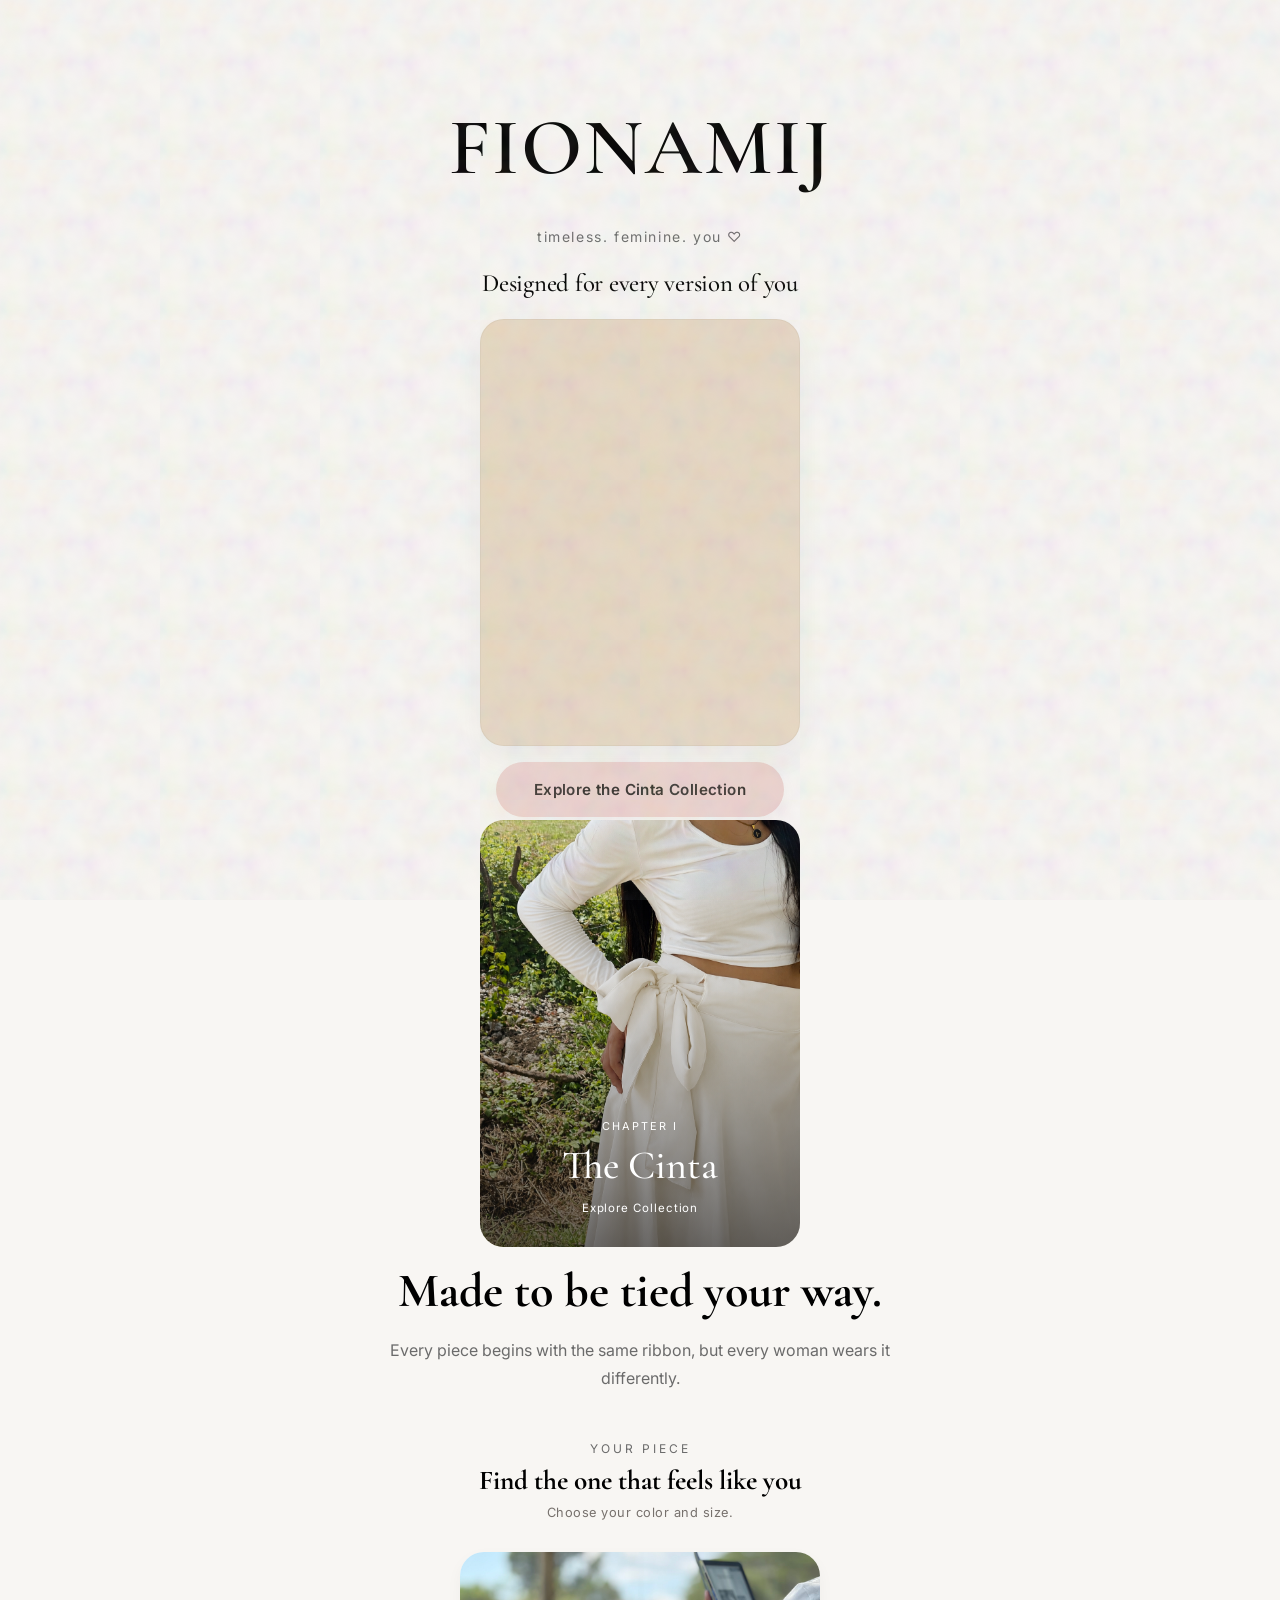
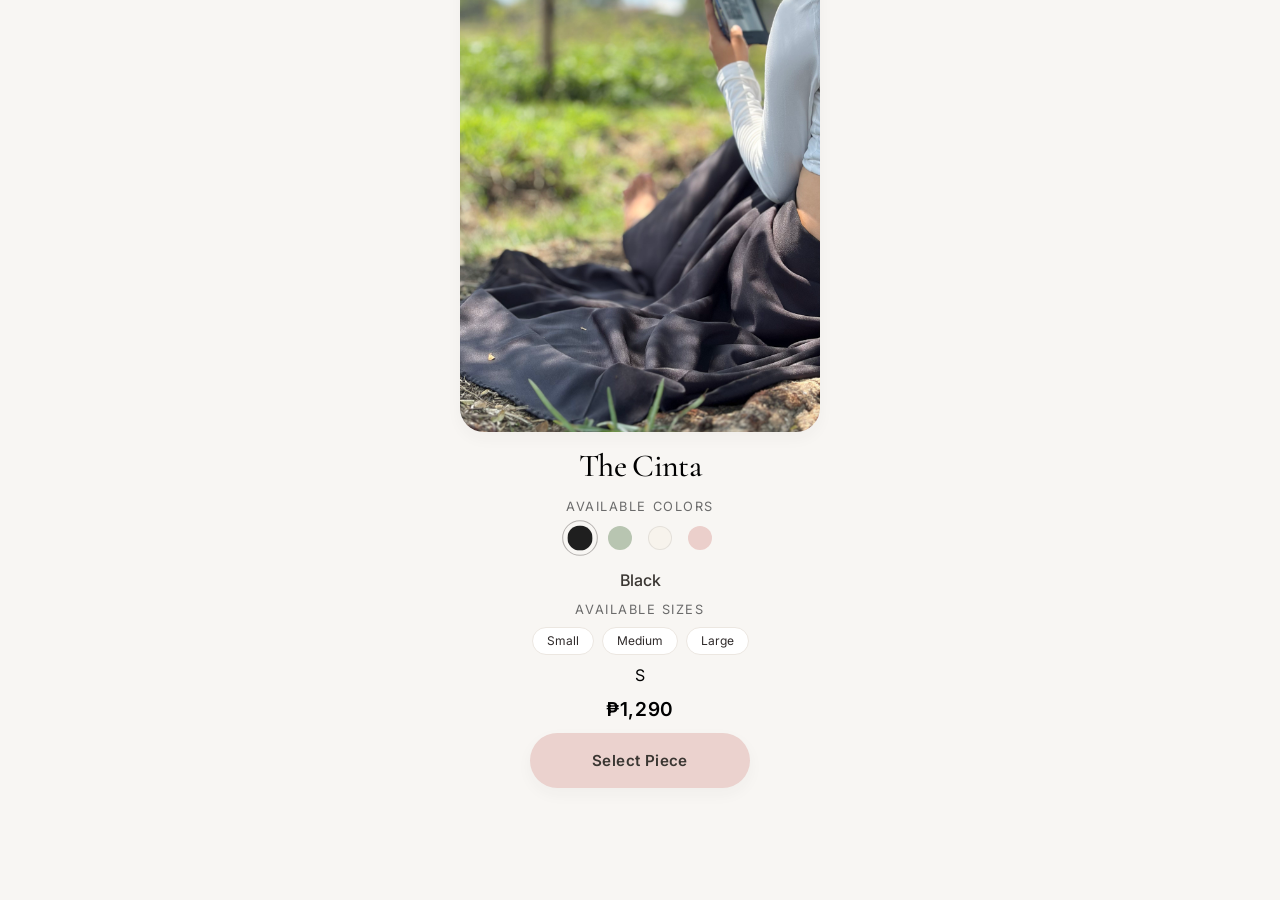
==== commit 1a2ded2f: "Fionamij: Layout DB and Voucher Functions" ====
--- a/index.html
+++ b/index.html
@@ -41,19 +41,23 @@
             </p>
 
             <h2 class="hero-title">
-                Designed for<br>
-                every version<br>
-                of you
+                Designed for every version of you
             </h2>
 
             <div class="hero-image">
 
-                <!-- Place holder until we add campaign image -->
-                <div class="hero-image-placeholder"></div>
-                <!-- Future Image-->
-                <!-- <img src="images/campaign-image.jpg" alt="Campaign Image"> -->
+               <video
+                    class="hero-video"
+                    autoplay
+                    muted
+                    loop
+                    playsinline
+                >
+                     <source
+                    src="assets/images/videos/fionamij-story.mp4"
+                    type="video/mp4">
+                </video>
             </div>
-
 
             <button class="primary-btn">
                 Explore the Cinta Collection
@@ -65,29 +69,128 @@
          CINTA
         ========================== -->
 
-        <section class="collection-story">
-
-            <p class="eyebrow">
-                CHAPTER I
-            </p>
-
-            <h2>
-                the Cinta Collection
-            </h2>
-
-            <h3>
-                Tied with love.
-            </h3>
-
-            <p class="story">
-
-                Every wrap begins with a ribbon.
-
-                A gentle tie that transforms one piece into many possibilities.
-
-                Created to move with you, adapt with you, and become part of your story.
-
-            </p>
+        <section class="collection-section">
+
+            <!-- COLLECTION COVER -->
+            <button
+                type="button"
+                class="collection-cover"
+                id="cinta-collection-toggle"
+                aria-expanded="false"
+                aria-controls="cinta-color-grid">
+
+                <img
+                    src="assets/images/cinta-ivory.jpg"
+                    alt="The Cinta Collection"
+                    class="collection-cover-image">
+
+                <div class="collection-cover-content">
+
+                    <p class="collection-cover-eyebrow">
+                        CHAPTER I
+                    </p>
+
+                    <h2>
+                        The Cinta
+                    </h2>
+
+                    <span>
+                        Explore Collection
+                    </span>
+
+                </div>
+
+            </button>
+
+            <!-- COLOR TILES -->
+            <div
+                class="cinta-modal"
+                id="cinta-modal"
+                aria-hidden="true">
+
+                <!-- CLOSE BUTTON -->
+                <div class="cinta-modal-inner">
+                    <button
+                        type="button"
+                        class="cinta-modal-close"
+                        id="cinta-modal-close"
+                        aria-label="Close collection">
+                        ×
+                    </button>
+
+                    <div class="cinta-modal-header">
+                        <p class="eyebrow">
+                            CHAPTER I
+                        </p>
+
+                        <h2>
+                            The Cinta
+                        </h2>
+
+                        <p>
+                            Tied with love.
+                        </p>
+                    </div>
+                    
+                    <div class="cinta-color-grid">
+
+                   
+                        <button
+                            type="button"
+                            class="cinta-color-tile"
+                            data-collection-color="Black">
+
+                        <img
+                            src="assets/images/cinta-black.jpg"
+                            alt="The Cinta in Black">
+
+                            <span>Black</span>
+
+                        </button>
+
+                        <button
+                            type="button"
+                            class="cinta-color-tile"
+                            data-collection-color="Sage">
+
+                            <img
+                                src="assets/images/cinta-sage.jpg"
+                                alt="The Cinta in Sage">
+
+                            <span>Sage</span>
+
+                        </button>
+
+                        <button
+                            type="button"
+                            class="cinta-color-tile"
+                            data-collection-color="Ivory">
+
+                            <img
+                                src="assets/images/cinta-ivory.jpg"
+                                alt="The Cinta in Ivory">
+
+                            <span>Ivory</span>
+
+                        </button>
+
+                        <button
+                            type="button"
+                            class="cinta-color-tile"
+                            data-collection-color="Blush">
+
+                            <img
+                                src="assets/images/cinta-blush.jpg"
+                                alt="The Cinta in Blush">
+
+                            <span>Blush</span>
+
+                        </button>
+                    </div>
+
+                </div>
+
+            </div>
 
         </section>
 
@@ -106,6 +209,21 @@
                 Every piece begins with the same ribbon,
                 but every woman wears it differently.
             </p>
+
+            <div class="pieces-cta">
+                <p class="eyebrow">
+                    YOUR PIECE
+                </p>
+
+                <h3>
+                    Find the one that feels like you
+                </h3>
+
+                <p>
+                    Choose your color and size.
+                </p>
+
+            </div>
 
         
 
@@ -203,7 +321,7 @@
                                 <button
                                     type="button"
                                     class="size-btn active"
-                                    data-size="Small">
+                                    data-size="S">
 
                                     Small
 
@@ -212,7 +330,7 @@
                                 <button
                                     type="button"
                                     class="size-btn"
-                                    data-size="Medium">
+                                    data-size="M">
 
                                     Medium
 
@@ -221,7 +339,7 @@
                                 <button
                                     type="button"
                                     class="size-btn"
-                                    data-size="Large">
+                                    data-size="L">
 
                                     Large
 
@@ -231,7 +349,7 @@
 
                             <p class="selected-size">
 
-                                 Small
+                                 S
 
                             </p>
 
@@ -268,6 +386,8 @@
     <script src="assets/js/checkout.js" defer></script>
     <script src="assets/js/app.js" defer></script>
 
+    
+
 </body>
 
 </html>
--- a/assets/css/components.css
+++ b/assets/css/components.css
@@ -299,7 +299,7 @@
 
     display:none;
 
-   max-width:75%;
+    max-width:75%;
 
     max-height:240px;
 
@@ -341,4 +341,34 @@
 
     opacity:.7;
 
+}
+
+/*==========================================
+CHECKOUT SUBMIT
+==========================================*/
+
+.checkout-submit{
+
+    text-align:center;
+
+}
+
+.checkout-submit .primary-btn{
+
+    width:100%;
+
+    margin-bottom:1.25rem;
+
+}
+
+.checkout-note{
+
+    margin-top:1rem;
+
+    font-size:.85rem;
+
+    color:var(--text-light);
+
+    line-height:1.6;
+
 }
--- a/assets/css/style.css
+++ b/assets/css/style.css
@@ -15,21 +15,24 @@
 /*==========================================
 LAYOUT
 ==========================================*/
-
-
-
-body{
-
-    background:var(--bg);
-
-    color:var(--text);
-
-    font-family:'Inter',sans-serif;
-
-    transition:var(--transition);
-
-    min-height:100vh;
-
+body {
+    background: #F8F6F3;
+    position: relative;
+}
+
+body::before {
+    content: "";
+    position: fixed;
+    inset: 0;
+    pointer-events: none;
+    z-index: 10;
+
+    opacity: 0.22;
+
+    background-image:
+        url("data:image/svg+xml,%3Csvg xmlns='http://www.w3.org/2000/svg' width='160' height='160' viewBox='0 0 160 160'%3E%3Cfilter id='paper'%3E%3CfeTurbulence type='fractalNoise' baseFrequency='0.035' numOctaves='3' seed='8' stitchTiles='stitch'/%3E%3C/filter%3E%3Crect width='100%25' height='100%25' filter='url(%23paper)' opacity='0.65'/%3E%3C/svg%3E");
+
+    background-repeat: repeat;
 }
 
 .container{
@@ -61,7 +64,7 @@
 
     font-family:'Cormorant Garamond',serif;
 
-    font-size:clamp(2.5rem, 5vw, 4rem);
+    font-size: clamp(3.2rem, 8vw, 5rem);
 
     font-weight:600;
 
@@ -106,10 +109,23 @@
 
     text-align:center;
 
-    gap:1.75rem;
+    gap:1rem;
 
     padding:2rem;
 
+    padding-bottom: 1rem;
+
+}
+.hero h1 {
+    margin-bottom: 0.25rem;
+}
+
+.hero .tagline {
+    margin-bottom: 0.5rem;
+}
+
+.hero .hero-title {
+    margin-bottom: 0.25rem;
 }
 
 .hero-image{
@@ -133,24 +149,25 @@
 }
 
 .hero-title{
-
     font-family: 'Cormorant Garamond', serif;
 
-    font-size: clamp(2rem, 6vw, 3.2rem);
+    font-size: 1.55rem;
 
     font-weight: 500;
 
-    line-height: 1.15;
-
-    letter-spacing: -0.02em;
-
-    max-width: 12ch;
+    line-height: 1.2;
+
+    letter-spacing: -0.01em;
+
+    max-width: none;
+
+    white-space: nowrap;
 
     text-align: center;
 
     margin: 0 auto;
-
-}
+}
+
 
 .primary-btn{
 
@@ -795,4 +812,1045 @@
 
     }
 
+}
+.size-options {
+    display: flex;
+    justify-content: center;
+    align-items: center;
+    gap: 8px;
+    flex-wrap: nowrap;
+    width: 100%;
+    margin-bottom: 10px;
+}
+
+.size-btn {
+    appearance: none;
+    border: 1px solid #ECE7E1;
+    background: #FFFFFF;
+    color: #2F2A2A;
+    padding: 7px 14px;
+    border-radius: 999px;
+    font-family: 'Inter', sans-serif;
+    font-size: 12px;
+    line-height: 1;
+    white-space: nowrap;
+    cursor: pointer;
+    transition: all 0.2s ease;
+}
+
+.size-btn:hover {
+    background: #F8F6F3;
+    border-color: #EBD2CE;
+}
+
+.size-btn.selected {
+    background: #EBD2CE;
+    border-color: #EBD2CE;
+    color: #2F2A2A;
+}
+.piece-sizes {
+    width: 100%;
+    text-align: center;
+   
+}
+
+
+  
+.piece-sizes .option-label {
+    margin-bottom: 10px;
+}
+
+.hero-video {
+    width: 100%;
+    height: 100%;
+    display: block;
+    object-fit: cover;
+    border-radius: inherit;
+}
+/* =========================================
+   CINTA COLLECTION
+========================================= */
+
+.collection-section {
+    width: 100%;
+
+    padding: 4rem 1.5rem;
+
+    padding-top: 1rem;
+}
+
+/* COLLECTION COVER */
+
+.collection-cover {
+    position: relative;
+
+    display: block;
+
+    width: min(100%, 320px);
+    aspect-ratio: 3 / 4;
+
+    margin: 0 auto;
+    padding: 0;
+
+    border: 0;
+    border-radius: 24px;
+
+    overflow: hidden;
+
+    cursor: pointer;
+
+    background: transparent;
+}
+
+.collection-cover-image {
+    width: 100%;
+    height: 100%;
+
+    display: block;
+
+    object-fit: cover;
+
+    transition: transform 0.6s ease;
+}
+
+.collection-cover::after {
+    content: "";
+
+    position: absolute;
+    inset: 0;
+
+    background:
+        linear-gradient(
+            to top,
+            rgba(25, 22, 20, 0.62),
+            rgba(25, 22, 20, 0.08) 60%,
+            transparent
+        );
+}
+
+.collection-cover-content {
+    position: absolute;
+    inset: 0;
+
+    z-index: 1;
+
+    display: flex;
+    flex-direction: column;
+
+    justify-content: flex-end;
+    align-items: center;
+
+    padding: 2rem 1.5rem;
+
+    color: #fff;
+
+    text-align: center;
+}
+
+.collection-cover-eyebrow {
+    margin: 0 0 0.5rem;
+
+    font-family: 'Inter', sans-serif;
+    font-size: 0.68rem;
+
+    letter-spacing: 0.18em;
+    text-transform: uppercase;
+}
+
+.collection-cover h2 {
+    margin: 0 0 0.75rem;
+
+    font-family: 'Cormorant Garamond', serif;
+    font-size: 2.5rem;
+    font-weight: 500;
+}
+
+.collection-cover-content span {
+    font-family: 'Inter', sans-serif;
+    font-size: 0.72rem;
+    letter-spacing: 0.08em;
+}
+
+.collection-cover:hover .collection-cover-image {
+    transform: scale(1.03);
+}
+
+
+
+
+
+/* OPEN STATE */
+
+.collection-section.collection-open .cinta-color-grid {
+    opacity: 1;
+
+    max-height: 1200px;
+
+    pointer-events: auto;
+
+    transform: translateY(0);
+}
+
+
+/* COLOR TILE */
+
+.cinta-color-tile {
+    position: relative;
+
+    width: 100%;
+
+    aspect-ratio: 4 / 5;
+
+    padding: 0;
+
+    border: 0;
+
+    border-radius: 18px;
+
+    overflow: hidden;
+
+    background: transparent;
+
+    cursor: pointer;
+
+    opacity: 0;
+
+    transform: translateY(18px);
+
+    transition:
+        opacity 0.5s ease,
+        transform 0.6s cubic-bezier(0.22, 1, 0.36, 1);
+}
+.cinta-modal.is-visible .cinta-color-tile {
+    opacity: 1;
+    transform: translateY(0);
+}
+.cinta-modal.is-visible .cinta-color-tile:nth-child(1) {
+    transition-delay: 0.18s;
+}
+
+.cinta-modal.is-visible .cinta-color-tile:nth-child(2) {
+    transition-delay: 0.24s;
+}
+
+.cinta-modal.is-visible .cinta-color-tile:nth-child(3) {
+    transition-delay: 0.30s;
+}
+
+.cinta-modal.is-visible .cinta-color-tile:nth-child(4) {
+    transition-delay: 0.36s;
+}
+
+.cinta-color-tile img {
+    width: 100%;
+    aspect-ratio: 1 / 1;
+
+    display: block;
+
+    object-fit: cover;
+
+    transition: transform 0.5s ease;
+}
+
+.cinta-color-tile::after {
+    content: "";
+
+    position: absolute;
+    inset: 0;
+
+    background:
+        linear-gradient(
+            to top,
+            rgba(25, 22, 20, 0.5),
+            transparent 55%
+        );
+}
+
+.cinta-color-tile span {
+    position: absolute;
+
+    z-index: 1;
+
+    left: 1rem;
+    bottom: 1rem;
+
+    color: #fff;
+
+    font-family: 'Cormorant Garamond', serif;
+    font-size: 1.5rem;
+}
+
+.cinta-color-tile:hover img {
+    transform: scale(1.04);
+}
+/* ==========================================
+   CINTA COLLECTION MODAL
+========================================== */
+.cinta-color-tile {
+    position: relative;
+
+    width: 100%;
+    aspect-ratio: 3 / 4;
+
+    padding: 0;
+    border: none;
+    border-radius: 22px;
+
+    overflow: hidden;
+
+    cursor: pointer;
+
+    background: #f8f6f3;
+}
+
+.cinta-color-tile img {
+    width: 100%;
+    height: 100%;
+
+    object-fit: cover;
+
+    display: block;
+
+    transition: transform .5s ease;
+}
+
+.cinta-color-tile:hover img {
+    transform: scale(1.03);
+}
+
+.cinta-color-tile span {
+    position: absolute;
+    left: 18px;
+    bottom: 16px;
+
+    color: white;
+
+    font-family: 'Cormorant Garamond', serif;
+    font-size: 1.5rem;
+
+    text-shadow: 0 2px 10px rgba(0,0,0,.35);
+}
+/* =========================================
+   CINTA COLLECTION MODAL
+========================================= */
+.cinta-color-grid.is-visible {
+    opacity: 1;
+    visibility: visible;
+    pointer-events: auto;
+
+    transform: translateY(0);
+}
+
+
+/* =========================================
+   CLOSE BUTTON
+========================================= */
+
+.cinta-modal-close {
+    position: fixed;
+
+    top: 20px;
+    right: 20px;
+
+    z-index: 10001;
+
+    width: 42px;
+    height: 42px;
+
+    display: flex;
+    align-items: center;
+    justify-content: center;
+
+    padding: 0;
+
+    border: 1px solid rgba(40, 35, 30, 0.15);
+    border-radius: 50%;
+
+    background: rgba(248, 246, 243, 0.9);
+
+    color: #2f2a26;
+
+    font-family: 'Inter', sans-serif;
+    font-size: 22px;
+    font-weight: 300;
+
+    line-height: 1;
+
+    cursor: pointer;
+
+    appearance: none;
+
+    transition:
+        transform 0.25s ease,
+        background 0.25s ease;
+}
+
+.cinta-modal-close:hover {
+    transform: rotate(90deg);
+    background: #ffffff;
+}
+
+
+/* =========================================
+   COLOR TILES
+========================================= */
+
+.cinta-color-tile {
+    position: relative;
+
+    width: 100%;
+
+    aspect-ratio: 3 / 4;
+
+    padding: 0;
+
+    border: 0;
+    border-radius: 20px;
+
+    overflow: hidden;
+
+    cursor: pointer;
+
+    background: transparent;
+}
+
+.cinta-color-tile img {
+    width: 100%;
+    height: 100%;
+
+    display: block;
+
+    object-fit: cover;
+
+    transition: transform 0.5s ease;
+}
+
+.cinta-color-tile:hover img {
+    transform: scale(1.03);
+}
+
+.cinta-color-tile span {
+    position: absolute;
+
+    left: 16px;
+    bottom: 14px;
+
+    z-index: 2;
+
+    color: #ffffff;
+
+    font-family: 'Cormorant Garamond', serif;
+    font-size: 1.5rem;
+
+    text-shadow:
+        0 2px 10px rgba(0, 0, 0, 0.3);
+}
+
+
+/* =========================================
+   MOBILE
+========================================= */
+
+@media (max-width: 600px) {
+
+    .cinta-color-grid {
+        grid-template-columns: repeat(2, 1fr);
+
+        gap: 12px;
+
+        padding:
+            70px
+            18px
+            24px;
+    }
+
+    .cinta-color-tile {
+        border-radius: 16px;
+    }
+
+    .cinta-color-tile span {
+        left: 12px;
+        bottom: 10px;
+
+        font-size: 1.25rem;
+    }
+
+}
+/* =========================================
+   CINTA COLLECTION MODAL
+========================================= */
+
+.cinta-modal {
+    position: fixed;
+    inset: 0;
+
+    z-index: 9999;
+
+    width: 100%;
+    height: 100dvh;
+
+    background: rgba(248, 246, 243, 0.97);
+
+    backdrop-filter: blur(8px);
+
+    overflow-y: auto;
+
+    opacity: 0;
+    visibility: hidden;
+    pointer-events: none;
+
+    transition:
+        opacity 0.5s ease,
+        visibility 0.5s ease;
+}
+
+.cinta-modal.is-visible {
+    opacity: 1;
+    visibility: visible;
+    pointer-events: auto;
+}
+
+
+/* =========================================
+   MODAL CONTENT
+========================================= */
+
+.cinta-modal-inner {
+    width: min(100%, 720px);
+
+    margin: 0 auto;
+
+    padding: 3rem 1.5rem 3rem;
+
+    opacity: 0;
+    transform: translateY(24px);
+
+    transition:
+        opacity 0.6s ease 0.08s,
+        transform 0.6s cubic-bezier(0.22, 1, 0.36, 1) 0.08s;
+}
+.cinta-modal.is-visible .cinta-modal-inner {
+    opacity: 1;
+    transform: translateY(0);
+}
+
+
+/* =========================================
+   CLOSE
+========================================= */
+
+.cinta-modal-close {
+    position: fixed;
+
+    top: 24px;
+    right: 24px;
+
+    z-index: 10000;
+
+    width: 42px;
+    height: 42px;
+
+    display: flex;
+    align-items: center;
+    justify-content: center;
+
+    padding: 0;
+
+    border: 1px solid rgba(40, 35, 30, 0.15);
+    border-radius: 50%;
+
+    background: rgba(248, 246, 243, 0.9);
+
+    color: #302b27;
+
+    font-family: Arial, sans-serif;
+    font-size: 24px;
+    font-weight: 300;
+
+    line-height: 1;
+
+    cursor: pointer;
+
+    appearance: none;
+}
+
+.cinta-modal-close:hover {
+    transform: rotate(90deg);
+}
+
+
+/* =========================================
+   HEADER
+========================================= */
+
+.cinta-modal-header {
+    text-align: center;
+
+    margin-bottom: 1.5rem;
+}
+
+.cinta-modal-header .eyebrow {
+    margin-bottom: 0.5rem;
+}
+
+.cinta-modal-header h2 {
+    margin: 0;
+
+    font-family: 'Cormorant Garamond', serif;
+
+    font-size: clamp(2.5rem, 7vw, 4rem);
+
+    font-weight: 500;
+}
+
+.cinta-modal-header p:last-child {
+    margin-top: 0.5rem;
+
+    font-family: 'Cormorant Garamond', serif;
+
+    color: #c9aaa5;
+}
+
+
+/* =========================================
+   COLOR GRID
+========================================= */
+
+.cinta-color-grid {
+    width: min(100%, 560px);
+
+    margin: 0 auto;
+
+    display: grid;
+
+    grid-template-columns: repeat(2, 1fr);
+
+    gap: 1rem;
+}
+
+
+/* =========================================
+   COLOR TILES
+========================================= */
+
+.cinta-color-tile {
+    position: relative;
+
+    width: 100%;
+
+    aspect-ratio: 3 / 4;
+
+    padding: 0;
+
+    border: 0;
+
+    border-radius: 22px;
+
+    overflow: hidden;
+
+    background: transparent;
+
+    cursor: pointer;
+}
+
+.cinta-color-tile img {
+    width: 100%;
+    height: 100%;
+
+    display: block;
+
+    object-fit: cover;
+
+    transition: transform 0.5s ease;
+}
+
+.cinta-color-tile:hover img {
+    transform: scale(1.03);
+}
+
+.cinta-color-tile::after {
+    content: "";
+
+    position: absolute;
+    inset: 0;
+
+    background:
+        linear-gradient(
+            to top,
+            rgba(30, 25, 20, 0.5),
+            transparent 50%
+        );
+}
+
+.cinta-color-tile span {
+    position: absolute;
+
+    left: 1.25rem;
+    bottom: 1rem;
+
+    z-index: 2;
+
+    color: #fff;
+
+    font-family: 'Cormorant Garamond', serif;
+
+    font-size: 1.6rem;
+
+    text-shadow:
+        0 2px 8px rgba(0, 0, 0, 0.3);
+}
+
+
+/* =========================================
+   MOBILE
+========================================= */
+
+@media (max-width: 600px) {
+
+    .cinta-modal-inner {
+        padding:
+            4.5rem
+            1rem
+            3rem;
+    }
+
+    .cinta-color-grid {
+        gap: 0.75rem;
+    }
+
+    .cinta-color-tile {
+        border-radius: 16px;
+    }
+
+    .cinta-color-tile span {
+        left: 0.85rem;
+        bottom: 0.75rem;
+        font-size: 1.3rem;
+    }
+
+}
+/* =========================================
+   REDUCE HERO → COLLECTION SPACING
+========================================= */
+
+.collection-section {
+    padding-top: 1rem;
+}
+
+.collection-cover {
+    margin-top: 0;
+}
+
+/* =========================================
+   TIGHTEN HERO → CINTA COLLECTION
+========================================= */
+
+.collection-section {
+    margin-top: -5rem !important;
+    padding-top: 0 !important;
+}
+/* =========================================
+   CINTA → PIECES SPACING
+========================================= */
+
+.pieces {
+    margin-top: -5rem !important;
+    padding-top: 0 !important;
+}
+/* =========================================
+   PIECES CTA
+========================================= */
+
+.pieces-cta {
+    text-align: center;
+
+    margin: 3rem auto 2rem;
+
+    max-width: 520px;
+}
+
+.pieces-cta .eyebrow {
+    margin-bottom: 0.5rem;
+}
+
+.pieces-cta h3 {
+    margin: 0;
+
+    font-family: 'Cormorant Garamond', serif;
+
+    font-size: 1.70rem;
+    font-weight: 700;
+
+    white-space: nowrap;
+}
+
+.pieces-cta p:last-child {
+    margin-top: 0.5rem;
+
+    font-family: 'Inter', sans-serif;
+
+    font-size: 0.8rem;
+
+    letter-spacing: 0.04em;
+
+    color: #77716d;
+}
+/* =========================================
+   CHECKOUT FORM TYPOGRAPHY
+========================================= */
+
+.checkout,
+.checkout * {
+    font-family: 'Inter', sans-serif;
+}
+
+
+/* Checkout headings stay editorial */
+
+.checkout h1,
+.checkout h2,
+.checkout h3 {
+    font-family: 'Cormorant Garamond', serif;
+}
+
+
+/* Form labels */
+
+.checkout label {
+    font-family: 'Inter', sans-serif;
+    font-size: 0.8rem;
+}
+
+
+/* Inputs */
+
+.checkout input,
+.checkout select,
+.checkout textarea {
+    font-family: 'Inter', sans-serif;
+    font-size: 0.9rem;
+}
+
+
+/* Placeholder text */
+
+.checkout input::placeholder,
+.checkout select::placeholder,
+.checkout textarea::placeholder {
+    font-family: 'Inter', sans-serif;
+}
+/* =========================================
+   PRODUCT OPTIONS TYPOGRAPHY
+========================================= */
+
+.piece-options {
+    font-family: 'Inter', sans-serif;
+}
+
+.piece-options .option-label,
+.piece-options .selected-color,
+.piece-options .selected-size,
+.piece-options .piece-price,
+.piece-options .size-btn,
+.piece-options .primary-btn {
+    font-family: 'Inter', sans-serif;
+}
+
+
+/* Product title stays editorial */
+
+.piece-name {
+    font-family: 'Cormorant Garamond', serif;
+}
+.piece-price {
+    font-family: 'Inter', sans-serif;
+    font-weight: 600;
+}
+/* =========================================
+   FIONAMIJ TYPOGRAPHY RESET
+   Restore editorial headings + Inter UI
+========================================= */
+
+/* BODY / UI DEFAULT */
+body {
+    font-family: 'Inter', sans-serif;
+}
+
+
+/* EDITORIAL HEADINGS */
+h1,
+h2,
+h3 {
+    font-family: 'Cormorant Garamond', serif;
+}
+
+
+/* PIECES INTRO / SUPPORTING TEXT */
+.pieces-intro {
+    font-family: 'Inter', sans-serif;
+}
+
+
+/* YOUR PIECE */
+.pieces-cta h3 {
+    font-family: 'Cormorant Garamond', serif;
+}
+
+.pieces-cta p {
+    font-family: 'Inter', sans-serif;
+}
+
+
+/* PRODUCT CARD */
+.piece-name {
+    font-family: 'Cormorant Garamond', serif;
+}
+
+
+/* LABELS */
+.option-label,
+.selected-color,
+.selected-size {
+    font-family: 'Inter', sans-serif;
+}
+
+
+/* SIZE BUTTONS */
+.size-btn {
+    font-family: 'Inter', sans-serif;
+}
+
+
+/* COLOR BUTTONS */
+.color-swatch {
+    font-family: 'Inter', sans-serif;
+}
+
+
+/* PRICE */
+.piece-price {
+    font-family: 'Inter', sans-serif;
+}
+
+
+/* BUTTONS */
+.primary-btn {
+    font-family: 'Inter', sans-serif;
+}
+/*==========================================
+VOUCHER MODAL
+==========================================*/
+
+.voucher-modal {
+    position: fixed;
+    inset: 0;
+    display: none;
+    align-items: center;
+    justify-content: center;
+
+    background: rgba(55, 45, 55, 0.35);
+
+    z-index: 9999;
+
+    padding: 24px;
+}
+
+.voucher-modal.active {
+    display: flex;
+}
+
+.voucher-modal-card {
+    width: min(360px, 100%);
+
+    padding: 32px 28px 28px;
+
+    background: rgba(255, 255, 255, 0.96);
+
+    border: 1px solid rgba(255, 255, 255, 0.8);
+
+    border-radius: 24px;
+
+    text-align: center;
+
+    box-shadow:
+        0 20px 60px rgba(60, 45, 60, 0.18);
+
+    animation: voucherModalIn 0.2s ease-out;
+}
+
+.voucher-modal-icon {
+    margin-bottom: 10px;
+
+    font-size: 28px;
+
+    color: #C89F9A;
+}
+
+.voucher-modal-card h3 {
+    margin: 0 0 10px;
+
+    font-family: "Playfair Display", serif;
+
+    font-size: 22px;
+
+    font-weight: 500;
+
+    color: #2f2931;
+}
+
+.voucher-modal-card p {
+    margin: 0 auto 24px;
+
+    max-width: 280px;
+
+    font-family: "Inter", sans-serif;
+
+    font-size: 14px;
+
+    line-height: 1.6;
+
+    color: #6f6670;
+}
+
+.voucher-modal-button {
+    min-width: 100px;
+
+    padding: 11px 24px;
+
+    border: none;
+
+    border-radius: 999px;
+
+    background: #EBD2CE;
+    color: #4A4140;
+
+    font-family: "Inter", sans-serif;
+
+    font-size: 13px;
+
+    cursor: pointer;
+
+    transition:
+        transform 0.2s ease,
+        opacity 0.2s ease;
+}
+
+.voucher-modal-button:hover {
+    opacity: 0.9;
+
+    transform: translateY(-1px);
+}
+
+@keyframes voucherModalIn {
+
+    from {
+        opacity: 0;
+        transform: translateY(8px) scale(0.98);
+    }
+
+    to {
+        opacity: 1;
+        transform: translateY(0) scale(1);
+    }
+
 }
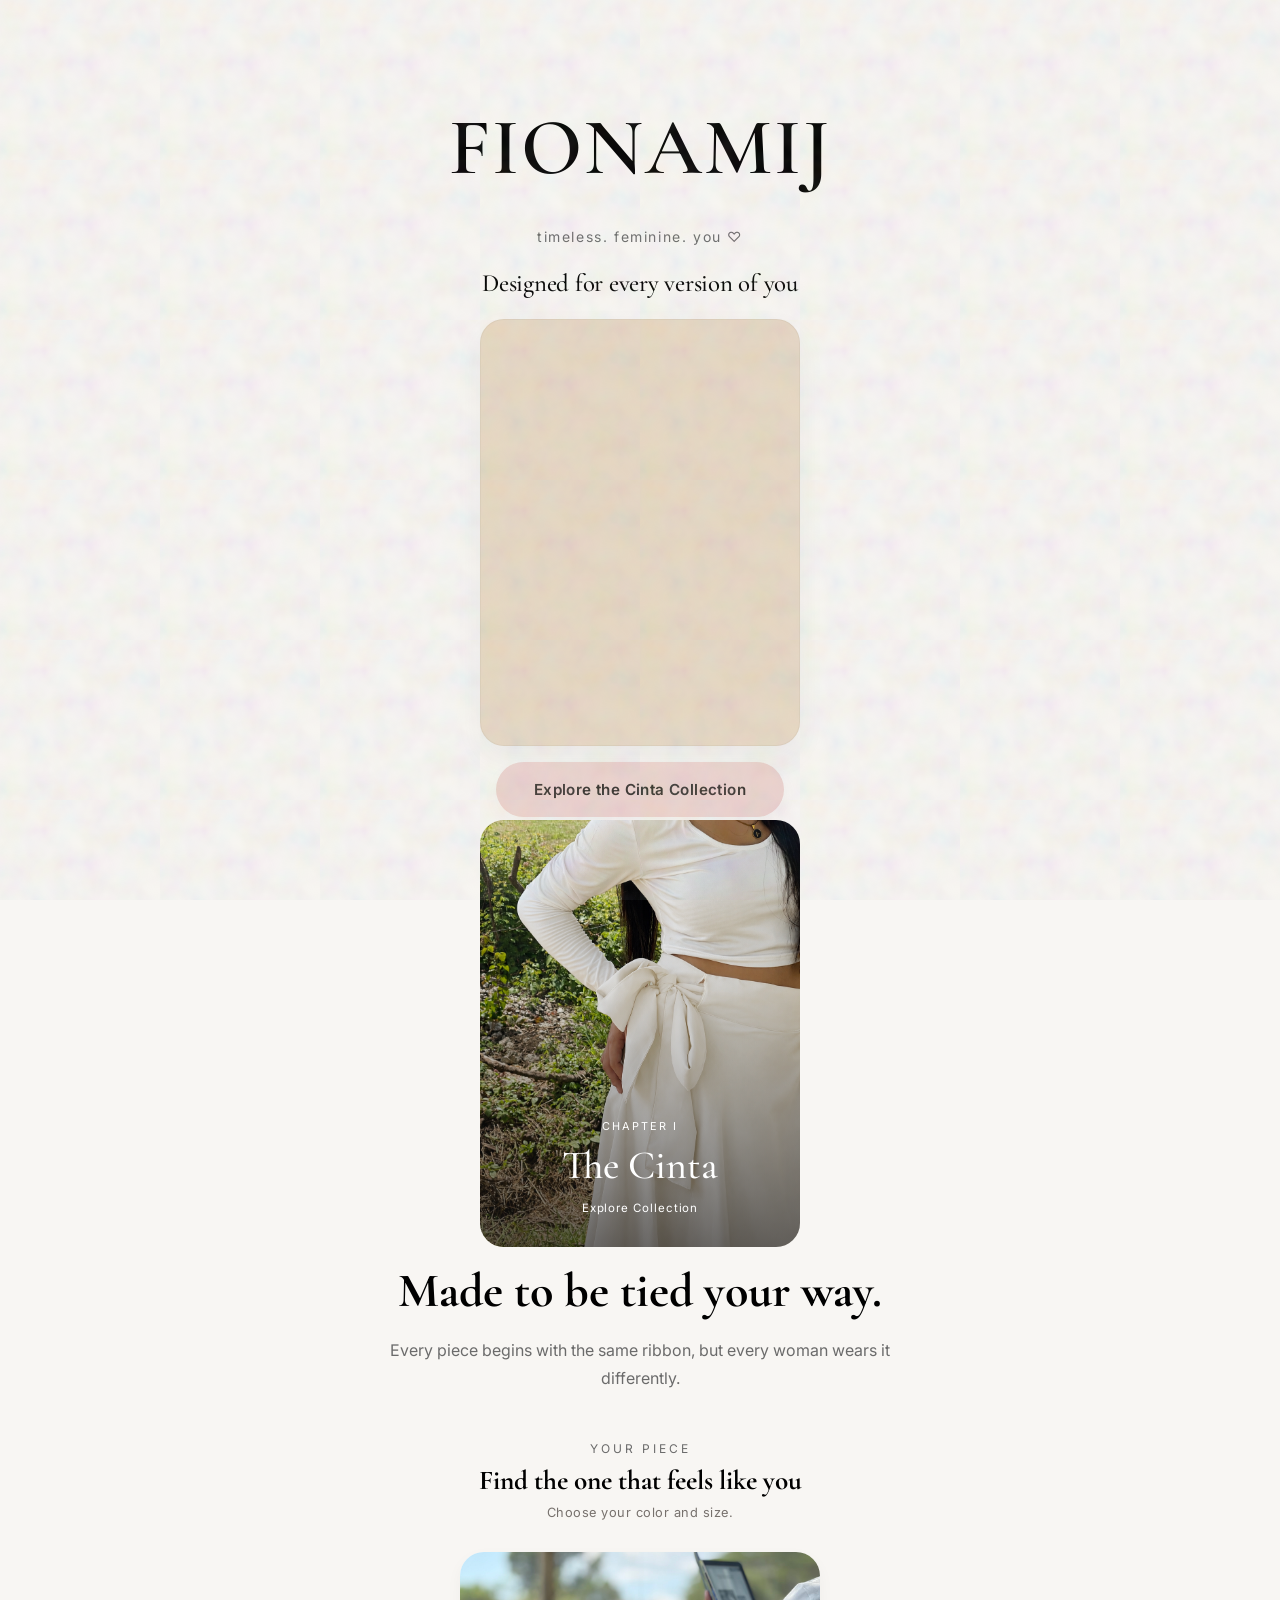
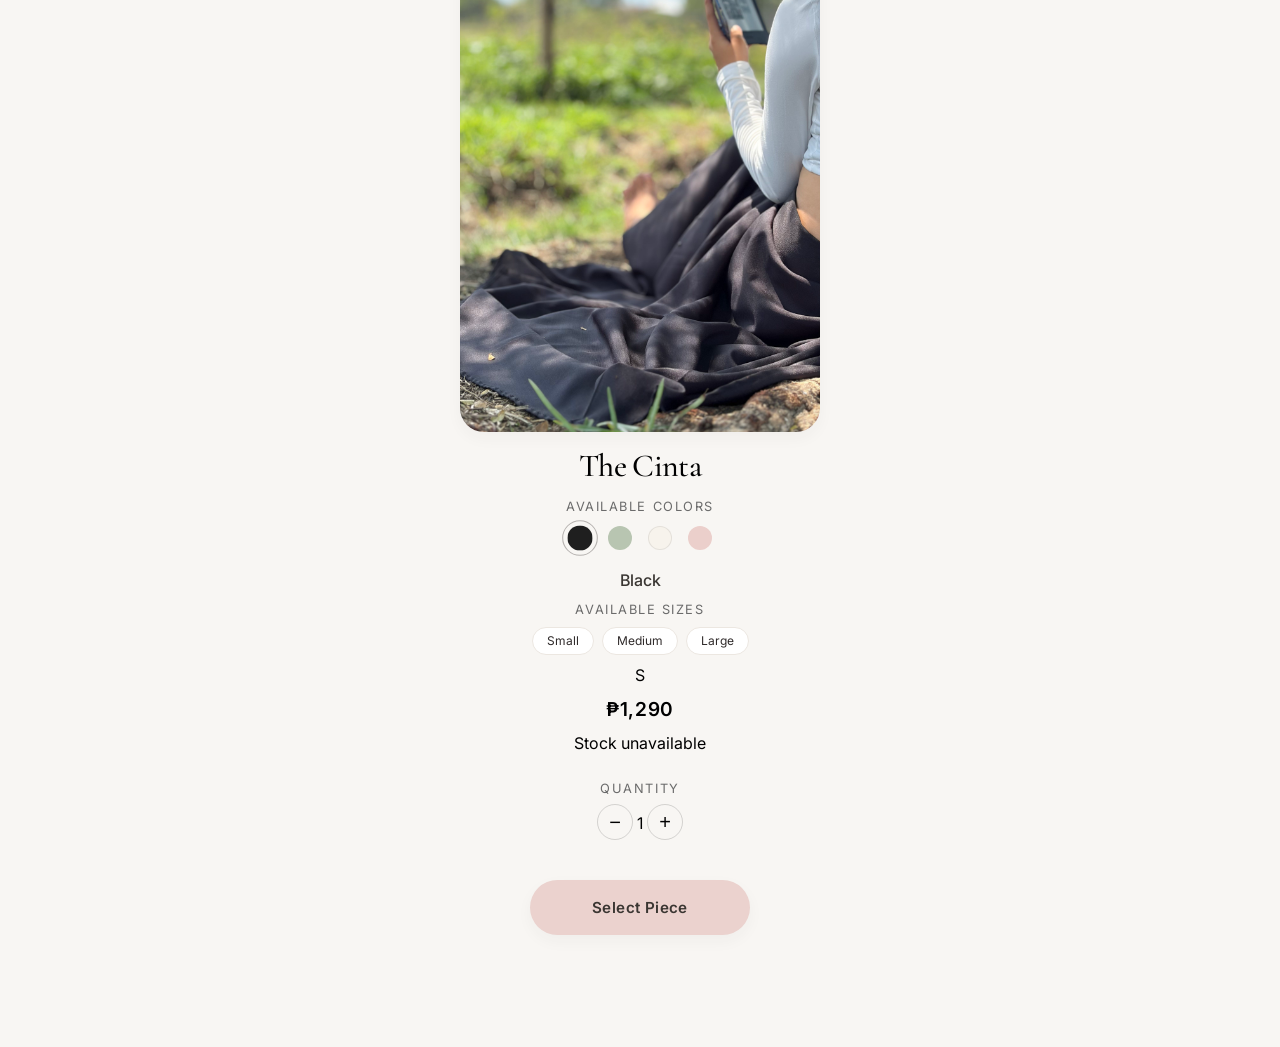
==== commit 1a5d0313: "FIONAMIJ dynamic product stock indicator" ====
--- a/index.html
+++ b/index.html
@@ -361,6 +361,44 @@
 
                         </p>
 
+                       <p
+                            id="stock-indicator"
+                            class="stock-indicator"
+                            aria-live="polite">
+                            Checking stock...
+                        </p>
+
+                        <div class="piece-quantity">
+                            <p class="option-label">Quantity</p>
+
+                            <div class="quantity-control"></div>
+                             
+                                <button
+                                    type="button"
+                                    id="quantity-minus"
+                                    class="quantity-btn"
+                                    aria-label="Decrease quantity">
+                                    −
+                                </button>
+
+                                <span
+                                    id="quantity-value"
+                                    class="quantity-value">
+                                    1
+                                </span>
+
+                                <button
+                                    type="button"
+                                    id="quantity-plus"
+                                    class="quantity-btn"
+                                    aria-label="Increase quantity">
+                                    +
+                                </button>
+
+                            </div>  
+
+                        </div>
+
                         <button
                             id="select-piece-btn"
                             type="button"
--- a/assets/css/style.css
+++ b/assets/css/style.css
@@ -1853,4 +1853,898 @@
         transform: translateY(0) scale(1);
     }
 
+}
+/* =========================================
+   FIONAMIJ CHECKOUT UI
+========================================= */
+
+/* CHECKOUT CARDS */
+.checkout-card {
+    background: #FFFFFF;
+    border: 1px solid #ECE7E1;
+    border-radius: 24px;
+    padding: 2rem;
+    box-shadow: 0 8px 30px rgba(47, 42, 42, 0.04);
+}
+
+/* SECTION TITLES */
+.checkout-card h2,
+.checkout-card h3 {
+    margin-top: 0;
+    margin-bottom: 1.5rem;
+    color: #2F2A2A;
+}
+
+/* FORM GROUP */
+.form-group {
+    display: flex;
+    flex-direction: column;
+    gap: 0.45rem;
+}
+
+.form-group label {
+    color: #6F6865;
+    font-size: 0.75rem;
+    letter-spacing: 0.06em;
+}
+
+/* INPUTS */
+.checkout input,
+.checkout select,
+.checkout textarea {
+    width: 100%;
+    min-height: 48px;
+    padding: 0.8rem 1rem;
+    border: 1px solid #E7E1DC;
+    border-radius: 12px;
+    background: #FFFFFF;
+    color: #2F2A2A;
+    outline: none;
+    transition: border-color .2s ease, box-shadow .2s ease;
+}
+
+.checkout input:focus,
+.checkout select:focus,
+.checkout textarea:focus {
+    border-color: #D9B9B5;
+    box-shadow: 0 0 0 3px rgba(235, 210, 206, .25);
+}
+/* ==========================================
+   CHECKOUT RESPONSIVE LAYOUT
+========================================== */
+
+.checkout-layout {
+    display: grid;
+    grid-template-columns: 1fr;
+    gap: 2rem;
+}
+
+/* MOBILE */
+@media (max-width: 991px) {
+
+    .checkout-layout {
+        display: flex;
+        flex-direction: column;
+    }
+
+    .checkout-sidebar {
+        order: -1;
+        width: 100%;
+        position: static;
+    }
+
+    .checkout-main {
+        width: 100%;
+    }
+
+}
+
+
+/* DESKTOP */
+@media (min-width: 992px) {
+
+    .checkout-layout {
+        display: grid;
+        grid-template-columns: minmax(0, 2fr) minmax(320px, 1fr);
+        gap: 2rem;
+        align-items: start;
+    }
+
+    .checkout-main {
+        min-width: 0;
+        grid-column: 1;
+    }
+
+    .checkout-sidebar {
+        min-width: 0;
+        grid-column: 2;
+        grid-row: 1;
+        position: sticky;
+        top: 2rem;
+        align-self: start;
+    }
+
+}
+/*==========================================
+  FIONAMIJ VALIDATION MODAL
+==========================================*/
+
+.validation-modal {
+    position: fixed;
+    inset: 0;
+    z-index: 99999;
+
+    display: none;
+    align-items: center;
+    justify-content: center;
+
+    padding: 24px;
+
+    background: rgba(55, 45, 45, 0.28);
+    backdrop-filter: blur(8px);
+    -webkit-backdrop-filter: blur(8px);
+}
+
+.validation-modal.active {
+    display: flex;
+}
+
+.validation-modal-card {
+    width: min(430px, 100%);
+
+    padding: 34px 30px 28px;
+
+    background: #F8F6F3;
+
+    border: 1px solid #ECE7E1;
+    border-radius: 24px;
+
+    box-shadow:
+        0 20px 60px rgba(70, 55, 55, 0.16);
+
+    text-align: center;
+
+    animation: validationModalIn 0.25s ease;
+}
+
+.validation-modal-brand {
+    margin-bottom: 8px;
+
+    color: #EBD2CE;
+
+    font-family: "Playfair Display", serif;
+    font-size: 30px;
+    line-height: 1;
+}
+
+.validation-modal-title {
+    margin-bottom: 10px;
+
+    color: #3F3636;
+
+    font-family: "Playfair Display", serif;
+    font-size: 25px;
+    line-height: 1.2;
+}
+
+.validation-modal-text {
+    margin-bottom: 18px;
+
+    color: #6D6262;
+
+    font-family: "Inter", sans-serif;
+    font-size: 14px;
+    line-height: 1.6;
+}
+
+#validation-missing-list {
+    margin: 0 auto 24px;
+    padding: 0;
+
+    list-style: none;
+
+    text-align: left;
+
+    color: #5E5555;
+
+    font-family: "Inter", sans-serif;
+    font-size: 14px;
+    line-height: 1.8;
+}
+
+#validation-missing-list li {
+    position: relative;
+
+    padding-left: 18px;
+}
+
+#validation-missing-list li::before {
+    content: "♡";
+
+    position: absolute;
+    left: 0;
+
+    color: #EBD2CE;
+}
+
+.validation-modal-button {
+    width: 100%;
+
+    padding: 13px 20px;
+
+    border: none;
+    border-radius: 999px;
+
+    background: #EBD2CE;
+    color: #4A4040;
+
+    font-family: "Inter", sans-serif;
+    font-size: 14px;
+    font-weight: 500;
+
+    cursor: pointer;
+
+    transition:
+        transform 0.2s ease,
+        opacity 0.2s ease;
+}
+
+.validation-modal-button:hover {
+    opacity: 0.88;
+}
+
+.validation-modal-button:active {
+    transform: scale(0.98);
+}
+
+@keyframes validationModalIn {
+
+    from {
+        opacity: 0;
+        transform: translateY(10px) scale(0.98);
+    }
+
+    to {
+        opacity: 1;
+        transform: translateY(0) scale(1);
+    }
+
+}
+/*==========================================
+  FIONAMIJ PROCESSING MODAL
+==========================================*/
+
+.processing-modal {
+    position: fixed;
+    inset: 0;
+    z-index: 100000;
+
+    display: none;
+    align-items: center;
+    justify-content: center;
+
+    padding: 24px;
+
+    background: rgba(55, 45, 45, 0.28);
+
+    backdrop-filter: blur(8px);
+    -webkit-backdrop-filter: blur(8px);
+}
+
+.processing-modal.active {
+    display: flex;
+}
+
+.processing-modal-card {
+    width: min(390px, 100%);
+
+    padding: 38px 30px 34px;
+
+    background: #F8F6F3;
+
+    border: 1px solid #ECE7E1;
+    border-radius: 24px;
+
+    box-shadow:
+        0 20px 60px rgba(70, 55, 55, 0.16);
+
+    text-align: center;
+
+    animation: processingModalIn 0.25s ease;
+}
+
+
+/*==========================================
+  HEART LOADER
+==========================================*/
+
+.processing-heart-loader {
+    position: relative;
+    z-index: 1;
+
+    width: 58px;
+    height: 58px;
+
+    margin: 0 auto 18px;
+
+    display: flex;
+    align-items: center;
+    justify-content: center;
+
+    color: #EBD2CE;
+
+    font-family: "Playfair Display", serif;
+    font-size: 58px;
+    line-height: 1;
+
+    animation: fionamijHeartGrow 1.6s ease-in-out infinite;
+}
+
+.processing-heart-loader::before {
+    content: "";
+
+    position: absolute;
+    z-index: -1;
+
+    width: 58px;
+    height: 58px;
+
+    border-radius: 50%;
+
+    background: #EBD2CE;
+
+    opacity: 0.12;
+
+    animation: fionamijHeartGlow 1.6s ease-in-out infinite;
+}
+
+
+/*==========================================
+  TEXT
+==========================================*/
+
+.processing-title {
+    margin-bottom: 10px;
+
+    color: #3F3636;
+
+    font-family: "Playfair Display", serif;
+    font-size: 24px;
+    line-height: 1.25;
+}
+
+.processing-text {
+    color: #6D6262;
+
+    font-family: "Inter", sans-serif;
+    font-size: 14px;
+    line-height: 1.6;
+}
+
+
+/*==========================================
+  ANIMATIONS
+==========================================*/
+
+@keyframes fionamijHeartGrow {
+
+    0% {
+        transform: scale(0.75);
+        opacity: 0.55;
+    }
+
+    50% {
+        transform: scale(1.18);
+        opacity: 1;
+    }
+
+    100% {
+        transform: scale(0.75);
+        opacity: 0.55;
+    }
+
+}
+
+@keyframes fionamijHeartGlow {
+
+    0% {
+        transform: scale(0.65);
+        opacity: 0.05;
+    }
+
+    50% {
+        transform: scale(1.35);
+        opacity: 0.18;
+    }
+
+    100% {
+        transform: scale(0.65);
+        opacity: 0.05;
+    }
+
+}
+
+@keyframes processingModalIn {
+
+    from {
+        opacity: 0;
+        transform: translateY(10px) scale(0.98);
+    }
+
+    to {
+        opacity: 1;
+        transform: translateY(0) scale(1);
+    }
+
+}
+/*==========================================
+  FULL-WIDTH SHIPPING ADDRESS
+==========================================*/
+
+.address-full {
+    grid-column: 1 / -1;
+    width: 100%;
+}
+
+.address-full input {
+    width: 100%;
+    box-sizing: border-box;
+    text-align: center;
+}
+.address-hint {
+    display: block;
+
+    margin-top: 8px;
+    padding-left: 2px;
+
+    color: #8A7D7D;
+
+    font-family: "Inter", sans-serif;
+    font-size: 11px;
+    line-height: 1.5;
+    text-align: center;
+}
+/*==========================================
+  PAYMENT QR
+==========================================*/
+
+.payment-details {
+    margin-top: 24px;
+    text-align: center;
+}
+
+.payment-details h3 {
+    margin-bottom: 18px;
+
+    color: #3F3636;
+
+    font-family: "Playfair Display", serif;
+    font-size: 22px;
+    font-weight: 400;
+}
+
+.payment-qr-wrapper {
+    width: 220px;
+    height: 220px;
+
+    margin: 0 auto;
+
+    display: flex;
+    align-items: center;
+    justify-content: center;
+
+    padding: 12px;
+
+    background: #F8F6F3;
+
+    border: 1px solid #ECE7E1;
+    border-radius: 20px;
+
+    box-sizing: border-box;
+}
+
+.payment-qr {
+    width: 100%;
+    height: 100%;
+
+    object-fit: contain;
+
+    border-radius: 10px;
+
+    display: block;
+}
+
+.payment-instruction {
+    margin: 16px auto 0;
+
+    max-width: 300px;
+
+    color: #8A7D7D;
+
+    font-family: "Inter", sans-serif;
+    font-size: 12px;
+    line-height: 1.6;
+
+    text-align: center;
+}
+@media (max-width: 600px) {
+
+    .payment-qr-wrapper {
+        width: 190px;
+        height: 190px;
+    }
+
+    .payment-details h3 {
+        font-size: 20px;
+    }
+
+    .payment-instruction {
+        font-size: 11px;
+    }
+
+}
+
+/* =========================================
+   MOBILE SECTION SPACING FIX
+   ========================================= */
+
+@media (max-width: 600px) {
+
+    .collection-section {
+        margin-top: 0 !important;
+        padding-top: 2rem !important;
+    }
+
+    .pieces {
+        margin-top: 0 !important;
+        padding-top: 2rem !important;
+    }
+
+}
+/* =========================================
+   MOBILE HERO IMAGE FIX
+   ========================================= */
+
+@media (max-width: 600px) {
+
+    .hero-image {
+        width: 88vw;
+        max-width: 360px;
+        aspect-ratio: 3 / 4;
+        margin: 0 auto;
+        overflow: hidden;
+    }
+
+    .hero-video {
+        width: 100%;
+        height: 100%;
+        object-fit: cover;
+        display: block;
+    }
+
+    .collection-section {
+        margin-top: 0 !important;
+        padding-top: 1.5rem !important;
+    }
+
+    .collection-cover {
+        width: min(88vw, 360px);
+        margin: 0 auto;
+    }
+
+}
+/* =========================================
+   MOBILE CINTA → PIECES SPACING
+   ========================================= */
+
+@media (max-width: 600px) {
+
+    .pieces {
+        margin-top: 0 !important;
+        padding-top: 3rem !important;
+    }
+
+    .pieces-cta {
+        margin-top: 2rem;
+        margin-bottom: 2rem;
+        padding: 0 1rem;
+    }
+
+    .pieces-cta h3 {
+        white-space: normal;
+        font-size: 1.5rem;
+        line-height: 1.2;
+    }
+
+}
+/* =========================================
+   IPAD / TABLET — REDUCE HERO → CINTA GAP
+   ========================================= */
+
+@media (min-width: 601px) and (max-width: 1024px) {
+
+    .collection-section {
+        margin-top: 0 !important;
+        padding-top: 2rem !important;
+    }
+
+    .collection-cover {
+        margin-top: 0 !important;
+    }
+
+}
+/* =========================================
+   IPAD / TABLET — TIGHTEN SECTION TRANSITION
+   ========================================= */
+
+@media (min-width: 601px) and (max-width: 1024px) {
+
+    .hero {
+        padding-bottom: 1rem !important;
+    }
+
+    .collection-section {
+        margin-top: 0 !important;
+        padding-top: 1rem !important;
+        padding-bottom: 2rem !important;
+    }
+
+}
+/* =========================================
+   IPAD — CINTA → PIECES SPACING
+   ========================================= */
+
+@media (min-width: 601px) and (max-width: 1024px) {
+
+    .pieces {
+        margin-top: 0 !important;
+        padding-top: 3rem !important;
+    }
+
+    .pieces-cta {
+        margin-top: 2rem;
+        margin-bottom: 2rem;
+    }
+
+    .pieces-cta h3 {
+        white-space: normal;
+        line-height: 1.2;
+    }
+
+}
+/* =========================================
+   IPAD — PIECES PRODUCT CARD
+   ========================================= */
+
+@media (min-width: 601px) and (max-width: 1024px) {
+
+    .pieces-grid {
+        width: min(100%, 420px);
+        margin: 0 auto;
+    }
+
+    .piece-card {
+        width: 100%;
+        margin: 0 auto;
+    }
+
+    .piece-image {
+        width: 100%;
+        margin: 0 auto;
+    }
+
+}
+/* =========================================
+   IPAD — PRODUCT OPTIONS
+   ========================================= */
+
+@media (min-width: 601px) and (max-width: 1024px) {
+
+    .piece-options {
+        width: 100%;
+        max-width: 360px;
+        margin: 0 auto;
+    }
+
+    .piece-colors {
+        justify-content: center;
+        gap: 1.25rem;
+    }
+
+    .color-swatch {
+        width: 26px;
+        height: 26px;
+    }
+
+    .size-options {
+        justify-content: center;
+        gap: 10px;
+        flex-wrap: wrap;
+    }
+
+    .size-btn {
+        padding: 8px 16px;
+    }
+
+}
+/* =========================================
+   IPAD — SELECT PIECE BUTTON
+   ========================================= */
+
+@media (min-width: 601px) and (max-width: 1024px) {
+
+    .piece-options .primary-btn {
+        display: block;
+        width: min(100%, 320px);
+        margin: 1.5rem auto 0;
+        text-align: center;
+    }
+
+}
+/* =========================================
+   IPAD — PIECES BOTTOM SPACING
+   ========================================= */
+
+@media (min-width: 601px) and (max-width: 1024px) {
+
+    .pieces {
+        padding-bottom: 4rem !important;
+    }
+
+    .pieces-grid {
+        margin-bottom: 2rem;
+    }
+
+}
+/* =========================================
+   IPAD — FINAL PIECES ALIGNMENT
+   ========================================= */
+
+@media (min-width: 601px) and (max-width: 1024px) {
+
+    .pieces {
+        width: 100%;
+        box-sizing: border-box;
+    }
+
+    .pieces-intro {
+        max-width: 600px;
+        margin-left: auto;
+        margin-right: auto;
+        text-align: center;
+    }
+
+    .pieces-cta {
+        width: 100%;
+        max-width: 600px;
+        margin-left: auto;
+        margin-right: auto;
+        text-align: center;
+    }
+
+    .pieces-grid {
+        width: min(100%, 420px);
+        margin-left: auto;
+        margin-right: auto;
+    }
+
+}
+/* =========================================
+   MOBILE — FINAL SPACING & ALIGNMENT
+   ========================================= */
+
+@media (max-width: 600px) {
+
+    .pieces {
+        width: 100%;
+        box-sizing: border-box;
+        padding-left: 1rem;
+        padding-right: 1rem;
+    }
+
+    .pieces-intro,
+    .pieces-cta {
+        width: 100%;
+        margin-left: auto;
+        margin-right: auto;
+        text-align: center;
+    }
+
+    .pieces-grid {
+        width: 100%;
+        max-width: 360px;
+        margin-left: auto;
+        margin-right: auto;
+    }
+
+    .piece-card {
+        width: 100%;
+        margin-left: auto;
+        margin-right: auto;
+    }
+
+    .piece-options {
+        width: 100%;
+        max-width: 360px;
+        margin-left: auto;
+        margin-right: auto;
+    }
+
+    .pieces .primary-btn {
+        width: min(100%, 320px);
+        margin-left: auto;
+        margin-right: auto;
+    }
+
+}
+/* =========================================
+   DESKTOP — FINAL SPACING & ALIGNMENT
+   ========================================= */
+
+@media (min-width: 1025px) {
+
+    .hero {
+        width: 100%;
+        box-sizing: border-box;
+    }
+
+    .collection-section,
+    .pieces {
+        width: 100%;
+        box-sizing: border-box;
+    }
+
+    .collection-cover {
+        margin-left: auto;
+        margin-right: auto;
+    }
+
+    .pieces-intro,
+    .pieces-cta {
+        margin-left: auto;
+        margin-right: auto;
+        text-align: center;
+    }
+
+    .pieces-grid {
+        margin-left: auto;
+        margin-right: auto;
+    }
+
+}
+/* =========================================
+   UAT-FEATURE-001 — QUANTITY SELECTOR
+   ========================================= */
+
+.piece-quantity {
+    margin: 1rem auto 1.5rem;
+    text-align: center;
+}
+
+.piece-quantity .option-label {
+    margin-bottom: 0.5rem;
+}
+
+.quantity-control {
+    display: flex;
+    align-items: center;
+    justify-content: center;
+    gap: 1rem;
+}
+
+.quantity-btn {
+    width: 36px;
+    height: 36px;
+    border: 1px solid rgba(0, 0, 0, 0.15);
+    border-radius: 50%;
+    background: transparent;
+    font-size: 20px;
+    line-height: 1;
+    cursor: pointer;
+}
+
+.quantity-value {
+    min-width: 24px;
+    text-align: center;
+    font-size: 16px;
 }
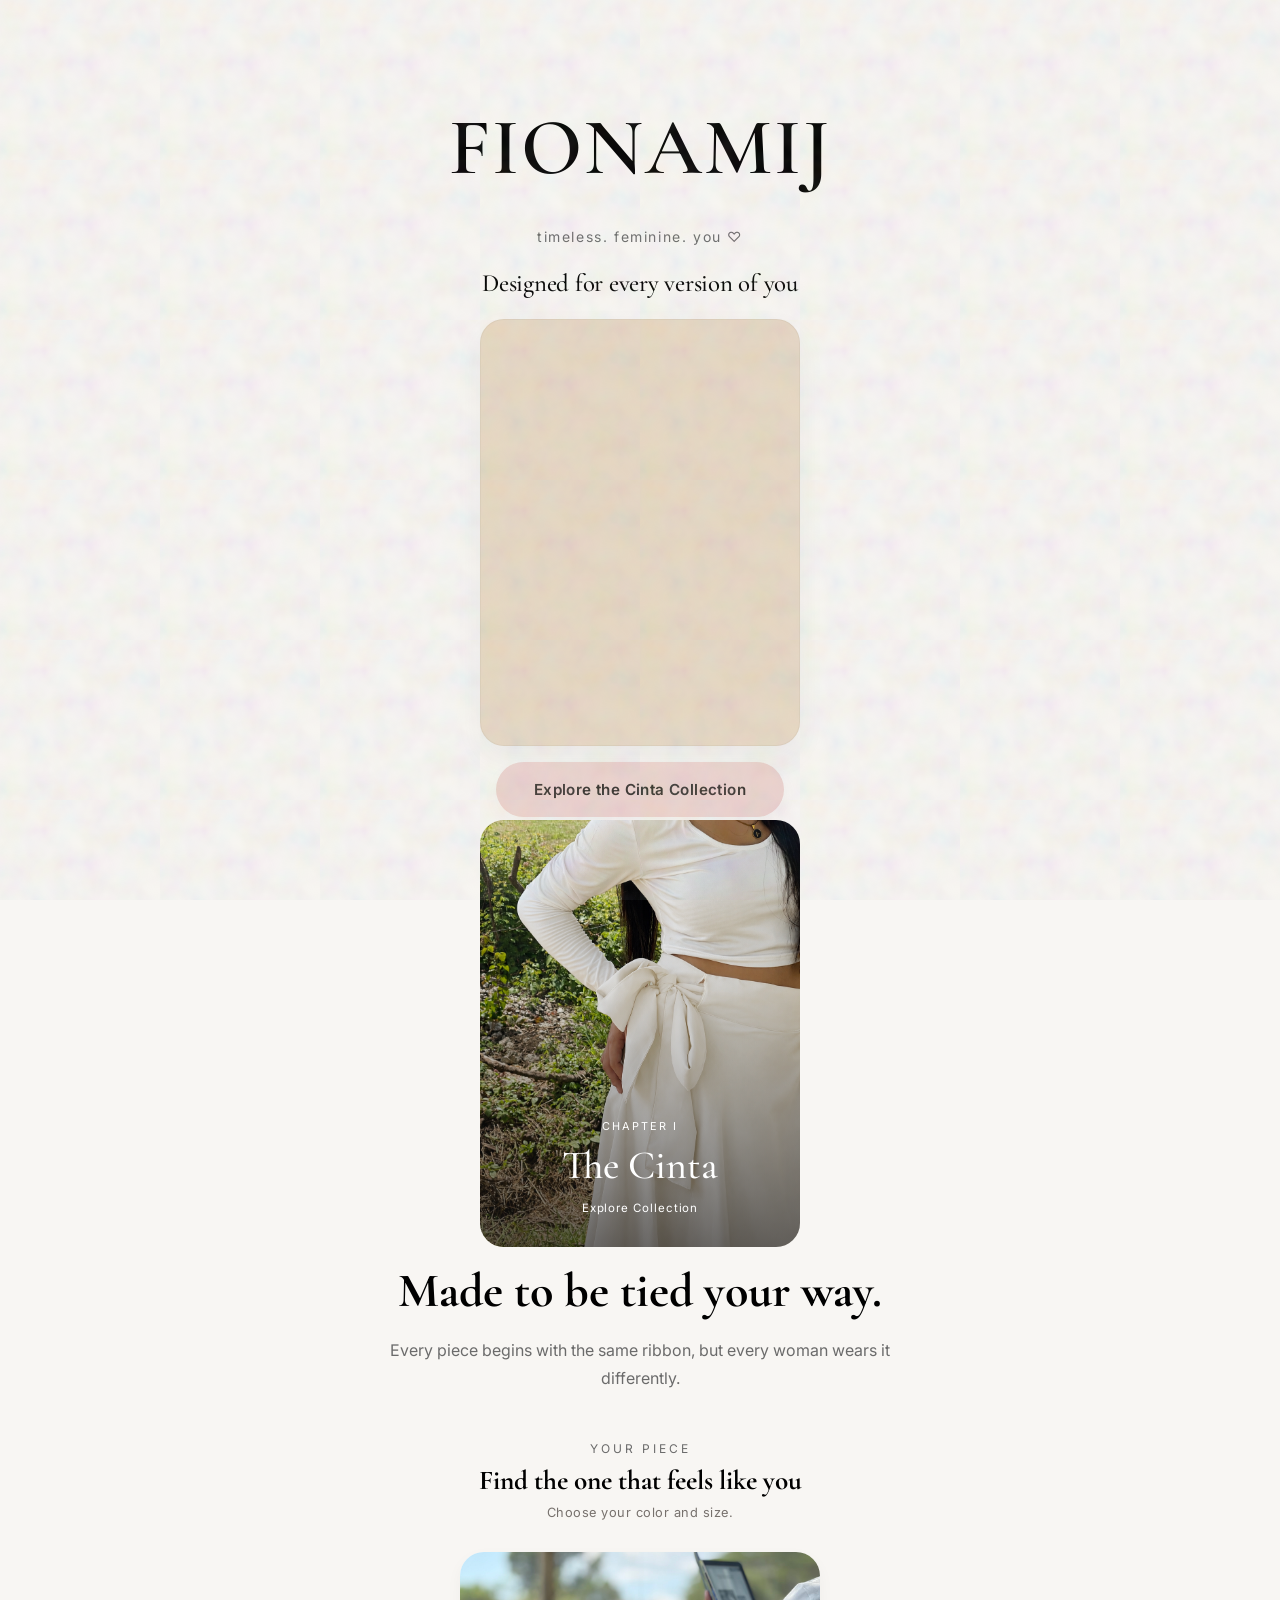
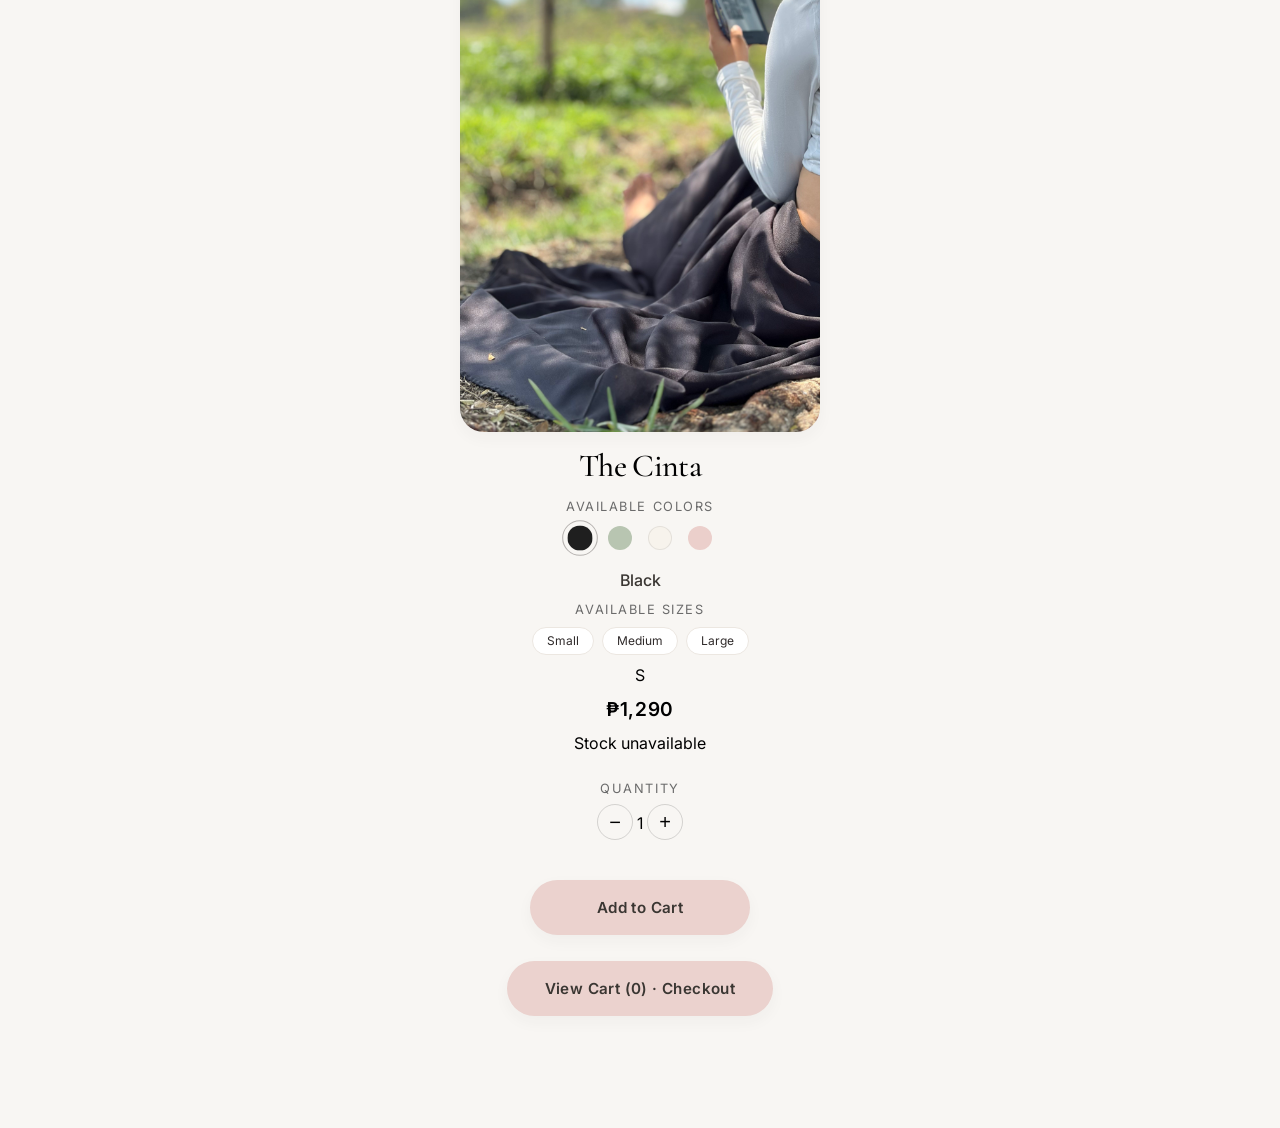
==== commit b69c16b4: "Update FIONAMIJ checkout" ====
--- a/index.html
+++ b/index.html
@@ -423,6 +423,7 @@
     <script src="assets/js/ui.js" defer></script>
     <script src="assets/js/checkout.js" defer></script>
     <script src="assets/js/app.js" defer></script>
+    <script src="assets/js/cart.js"></script>
 
     
 
--- a/assets/css/style.css
+++ b/assets/css/style.css
@@ -2747,4 +2747,38 @@
     min-width: 24px;
     text-align: center;
     font-size: 16px;
-}+}
+
+/* ==========================================
+   CHECKOUT LAYOUT — SINGLE COLUMN
+========================================== */
+
+@media (min-width: 992px) {
+    .checkout-layout {
+        display: grid;
+        grid-template-columns: minmax(0, 1fr);
+        gap: 0;
+    }
+
+    .checkout-main {
+        grid-column: 1 / -1;
+        width: 100%;
+        max-width: 700px;
+        margin-inline: auto;
+        min-width: 0;
+    }
+}
+
+/* CHECKOUT — REDUCE SPACE BETWEEN SECTIONS */
+
+.checkout-page .checkout-layout {
+    row-gap: 1rem;
+}
+
+.checkout-page .checkout-section {
+    margin-bottom: 0;
+}
+
+.checkout-page .checkout-main {
+    gap: 1rem;
+}
